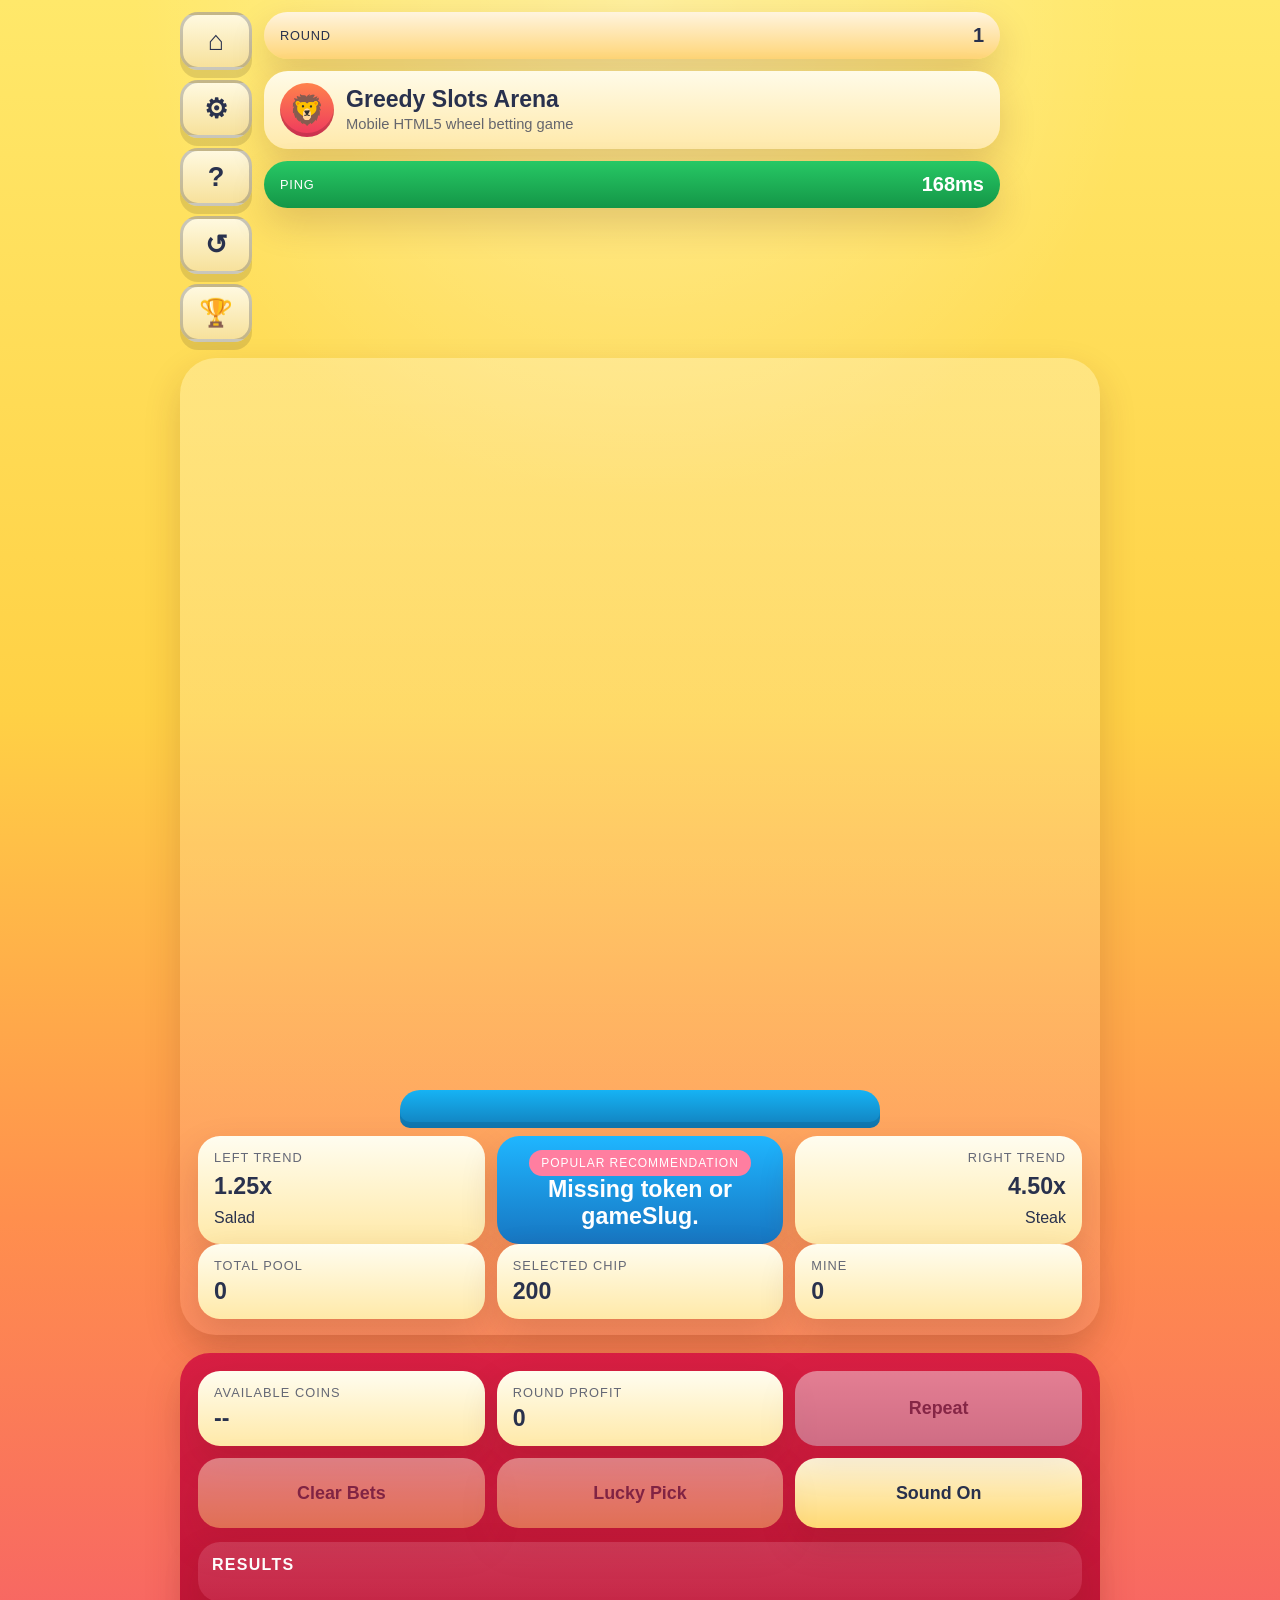
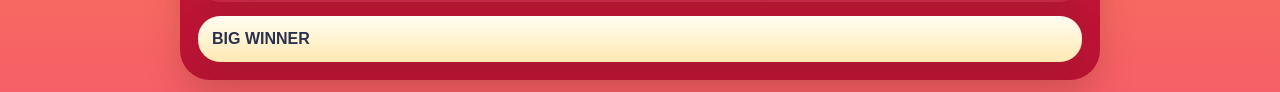
==== greedy-slots/index.html @ 1906cef3 "remove the entry system" ====
<!DOCTYPE html>
<html lang="en">
<head>
  <meta charset="UTF-8" />
  <meta name="viewport" content="width=device-width, initial-scale=1.0, user-scalable=no" />
  <title>Greedy Slots Arena</title>
  <link rel="stylesheet" href="css/style.css" />
</head>
<body>
  <div class="app-shell">
    <div class="game-frame">
      <header class="topbar">
        <div class="icon-rail">
          <button class="rail-btn" data-panel="home" aria-label="Home">⌂</button>
          <button class="rail-btn" data-panel="settings" aria-label="Settings">⚙</button>
          <button class="rail-btn" data-panel="help" aria-label="Help">?</button>
          <button class="rail-btn" data-panel="history" aria-label="History">↺</button>
          <button class="rail-btn" data-panel="trophy" aria-label="Leaderboard">🏆</button>
        </div>

        <div class="statusbar">
          <div class="status-pill round-pill">
            <span class="label">Round</span>
            <strong id="roundNumber">1</strong>
          </div>
          <div class="brand-block">
            <span class="brand-mark">🦁</span>
            <div>
              <h1>Greedy Slots Arena</h1>
              <p>Mobile HTML5 wheel betting game</p>
            </div>
          </div>
          <div class="status-pill ping-pill">
            <span class="label">Ping</span>
            <strong id="latency">168ms</strong>
          </div>
        </div>

        <div class="chip-rail" id="chipRail" aria-label="Bet chips"></div>
      </header>

      <main class="game-main">
        <section class="wheel-section">
          <div class="wheel-board">
            <div id="bettingWheel" class="betting-wheel" aria-label="Betting wheel"></div>
            <div class="wheel-base"></div>
          </div>

          <div class="multiplier-strip">
            <div class="boost-card">
              <span class="boost-label">Left Trend</span>
              <strong id="leftTrendValue">1.25x</strong>
              <span id="leftTrendName">Salad</span>
            </div>
            <div class="recommendation-card">
              <span class="recommendation-badge">Popular Recommendation</span>
              <strong id="messageLine">Select a chip and place your bets.</strong>
            </div>
            <div class="boost-card align-right">
              <span class="boost-label">Right Trend</span>
              <strong id="rightTrendValue">4.50x</strong>
              <span id="rightTrendName">Steak</span>
            </div>
          </div>

          <div class="totals-bar">
            <div class="total-box">
              <span>Total Pool</span>
              <strong id="totalPool">0</strong>
            </div>
            <div class="total-box mid-box">
              <span>Selected Chip</span>
              <strong id="selectedChip">200</strong>
            </div>
            <div class="total-box">
              <span>Mine</span>
              <strong id="myTotalBet">0</strong>
            </div>
          </div>
        </section>

        <section class="control-panel">


          <div class="wallet-row">
            <div class="wallet-card">
              <span>Available Coins</span>
              <strong id="balanceValue">--</strong>
            </div>
            <div class="wallet-card">
              <span>Round Profit</span>
              <strong id="profitValue">0</strong>
            </div>
            <button id="repeatBtn" class="action-btn">Repeat</button>
          </div>

          <div class="action-row">
            <button id="clearBtn" class="secondary-btn">Clear Bets</button>
            <button id="randomBtn" class="secondary-btn">Lucky Pick</button>
            <button id="soundBtn" class="secondary-btn">Sound On</button>
          </div>

          <div class="history-panel">
            <div class="history-title">Results</div>
            <div id="historyList" class="history-list" aria-live="polite"></div>
          </div>

          <div class="leaderboard">
            <div class="leaderboard-label">Big Winner</div>
            <div id="leaderboardText" class="leaderboard-text"></div>
          </div>
        </section>
      </main>
    </div>
  </div>

  <script src="css/js/game-integrated.js"></script>
</body>
</html>
---- greedy-slots/css/style.css ----
:root {
  --bg-top: #ffe86a;
  --bg-bottom: #f65f67;
  --panel-blue: #1da7ef;
  --panel-blue-deep: #0f74b6;
  --panel-red: #f74f63;
  --panel-red-deep: #c83550;
  --cream: #fff4ca;
  --ink: #29314d;
  --white: #ffffff;
  --shadow: 0 16px 36px rgba(92, 39, 20, 0.18);
}

* {
  box-sizing: border-box;
  margin: 0;
  padding: 0;
  -webkit-tap-highlight-color: transparent;
}

html,
body {
  min-height: 100%;
}

body {
  font-family: "Trebuchet MS", "Avenir Next", "Segoe UI", sans-serif;
  background:
    radial-gradient(circle at top, rgba(255, 255, 255, 0.35), transparent 28%),
    linear-gradient(180deg, var(--bg-top) 0%, #ffd145 42%, #ff8f4d 72%, var(--bg-bottom) 100%);
  color: var(--ink);
}

button {
  font: inherit;
  border: none;
  cursor: pointer;
}

.app-shell {
  min-height: 100vh;
  display: flex;
  justify-content: center;
  padding: 12px;
}

.game-frame {
  width: min(100%, 920px);
  display: grid;
  gap: 16px;
}

.topbar {
  display: grid;
  grid-template-columns: 72px 1fr 88px;
  gap: 12px;
  align-items: start;
}

.icon-rail,
.chip-rail {
  display: grid;
  gap: 10px;
}

.rail-btn,
.chip-btn {
  width: 100%;
  min-height: 58px;
  border-radius: 18px;
  border: 3px solid rgba(41, 49, 77, 0.25);
  background: linear-gradient(180deg, #fff9e0 0%, #f7e19b 100%);
  box-shadow: 0 8px 0 rgba(97, 78, 33, 0.18);
  color: var(--ink);
  font-size: 1.7rem;
  font-weight: 800;
}

.rail-btn:active,
.chip-btn:active,
.segment-btn:active,
.action-btn:active,
.secondary-btn:active {
  transform: translateY(2px);
}

.statusbar {
  display: grid;
  gap: 12px;
}

.brand-block,
.status-pill {
  border-radius: 24px;
  padding: 12px 16px;
  box-shadow: var(--shadow);
}

.brand-block {
  display: flex;
  align-items: center;
  gap: 12px;
  background: linear-gradient(180deg, #fffbe8 0%, #ffe9aa 100%);
}

.brand-mark {
  width: 54px;
  height: 54px;
  border-radius: 50%;
  display: grid;
  place-items: center;
  background: linear-gradient(180deg, #ff824c 0%, #ee375e 100%);
  color: var(--white);
  font-size: 1.8rem;
  box-shadow: inset 0 -4px 0 rgba(0, 0, 0, 0.15);
}

.brand-block h1 {
  font-size: clamp(1.2rem, 1.8vw, 1.7rem);
  line-height: 1;
}

.brand-block p {
  margin-top: 4px;
  color: rgba(41, 49, 77, 0.72);
  font-size: 0.92rem;
}

.status-pill {
  display: flex;
  justify-content: space-between;
  align-items: center;
  background: linear-gradient(180deg, #27c865 0%, #149647 100%);
  color: var(--white);
}

.round-pill {
  background: linear-gradient(180deg, #fff4df 0%, #ffd576 100%);
  color: var(--ink);
}

.status-pill .label {
  font-size: 0.8rem;
  text-transform: uppercase;
  letter-spacing: 0.06em;
}

.status-pill strong {
  font-size: 1.25rem;
}

.chip-btn {
  padding: 6px;
  font-size: 1rem;
  line-height: 1.1;
}

.chip-btn span {
  display: block;
  font-size: 1.2rem;
}

.chip-btn.active {
  background: linear-gradient(180deg, #ffef88 0%, #fcae1f 100%);
  border-color: #d54e15;
  box-shadow: 0 0 0 4px rgba(255, 255, 255, 0.55);
}

.game-main {
  display: grid;
  gap: 18px;
}

.wheel-section {
  background: linear-gradient(180deg, rgba(255, 255, 255, 0.25) 0%, rgba(255, 255, 255, 0.08) 100%);
  border-radius: 36px;
  padding: 18px 18px 16px;
  box-shadow: var(--shadow);
}

.wheel-board {
  position: relative;
  min-height: 580px;
  display: grid;
  place-items: center;
}

.betting-wheel {
  position: relative;
  width: min(100%, 760px);
  aspect-ratio: 1 / 1;
}

.segment-btn {
  position: absolute;
  width: 24%;
  aspect-ratio: 1 / 1;
  border-radius: 50%;
  background: linear-gradient(180deg, #ffffff 0 50%, #9be7ff 50% 100%);
  border: 5px solid #3452c5;
  box-shadow:
    inset 0 -8px 0 rgba(31, 121, 176, 0.18),
    0 12px 20px rgba(57, 79, 141, 0.16);
  padding: 10px;
  transition: transform 0.2s ease, box-shadow 0.2s ease, border-color 0.2s ease;
}

.segment-btn.hot {
  border-color: #ff6648;
}

.segment-btn.active {
  transform: scale(1.06);
  box-shadow:
    inset 0 -8px 0 rgba(31, 121, 176, 0.18),
    0 0 0 8px rgba(255, 255, 255, 0.5),
    0 16px 24px rgba(57, 79, 141, 0.25);
}

.segment-btn.winner {
  animation: winnerPulse 0.7s ease-in-out infinite;
}

.segment-btn .emoji {
  display: block;
  font-size: clamp(1.6rem, 3vw, 2.4rem);
}

.segment-btn .name,
.segment-btn .odds,
.segment-btn .pool {
  display: block;
}

.segment-btn .name {
  font-weight: 800;
  font-size: clamp(0.8rem, 1.5vw, 1rem);
}

.segment-btn .odds {
  font-size: clamp(1rem, 1.7vw, 1.2rem);
  color: #5a3a0f;
  font-weight: 900;
}

.segment-btn .pool {
  margin-top: 4px;
  font-size: 0.82rem;
  color: rgba(41, 49, 77, 0.75);
}

.segment-total {
  position: absolute;
  bottom: 10px;
  left: 50%;
  transform: translateX(-50%);
  min-width: 70%;
  padding: 4px 8px;
  border-radius: 999px;
  background: rgba(255, 255, 255, 0.85);
  font-size: 0.76rem;
  font-weight: 800;
}

.wheel-center {
  position: absolute;
  inset: 50%;
  width: 34%;
  aspect-ratio: 1 / 1;
  transform: translate(-50%, -50%);
  display: grid;
  place-items: center;
  background: radial-gradient(circle at 40% 28%, #fff5a8 0%, #ffd53a 38%, #ff6d55 74%, #e8385d 100%);
  border-radius: 50%;
  border: 7px solid var(--white);
  box-shadow:
    0 0 0 7px rgba(240, 67, 95, 0.9),
    0 18px 24px rgba(163, 48, 55, 0.28);
  text-align: center;
  color: var(--white);
  overflow: hidden;
}

.wheel-center::before {
  content: "";
  position: absolute;
  inset: 10px;
  border-radius: 50%;
  border: 4px dotted rgba(255, 255, 255, 0.85);
}

.wheel-center-content {
  position: relative;
  z-index: 1;
  display: grid;
  gap: 6px;
  justify-items: center;
}

.center-emoji {
  font-size: clamp(2.5rem, 6vw, 4rem);
}

.center-title {
  font-size: clamp(1.1rem, 2vw, 1.5rem);
  font-weight: 900;
}

.center-subtitle {
  font-size: 0.92rem;
  opacity: 0.92;
}

.countdown {
  font-size: clamp(1.8rem, 4vw, 2.6rem);
  font-weight: 900;
}

.wheel-base {
  height: 38px;
  width: min(100%, 480px);
  margin: -54px auto 0;
  border-radius: 20px 20px 10px 10px;
  background: linear-gradient(180deg, #16b3f4 0%, #127fbc 100%);
  box-shadow: inset 0 -6px 0 rgba(9, 78, 116, 0.25);
}

.multiplier-strip,
.totals-bar,
.entry-panel,
.wallet-row,
.action-row,
.leaderboard {
  display: grid;
  gap: 12px;
}

.multiplier-strip,
.totals-bar,
.entry-panel,
.wallet-row {
  grid-template-columns: repeat(3, 1fr);
}

.boost-card,
.recommendation-card,
.total-box,
.wallet-card,
.history-panel,
.leaderboard,
.secondary-btn,
.action-btn {
  border-radius: 22px;
  box-shadow: var(--shadow);
}

.boost-card,
.total-box,
.wallet-card {
  background: linear-gradient(180deg, #fffdf0 0%, #ffe9a8 100%);
  padding: 14px 16px;
  display: grid;
  gap: 5px;
}

.boost-card strong,
.recommendation-card strong,
.wallet-card strong,
.total-box strong {
  font-size: 1.45rem;
}

.boost-label,
.total-box span,
.wallet-card span {
  font-size: 0.8rem;
  text-transform: uppercase;
  letter-spacing: 0.08em;
  color: rgba(41, 49, 77, 0.72);
}

.recommendation-card {
  background: linear-gradient(180deg, #1fb6ff 0%, #1776c2 100%);
  color: var(--white);
  padding: 14px 18px;
  display: grid;
  align-content: center;
  text-align: center;
}

.recommendation-badge {
  width: fit-content;
  margin: 0 auto;
  padding: 6px 12px;
  border-radius: 999px;
  background: #ff7ea0;
  font-size: 0.75rem;
  text-transform: uppercase;
  letter-spacing: 0.08em;
}

.align-right {
  text-align: right;
}

.control-panel {
  background: linear-gradient(180deg, #d81f43 0%, #ba1234 100%);
  border-radius: 30px;
  padding: 18px;
  box-shadow: var(--shadow);
  color: var(--white);
}

.wallet-card {
  color: var(--ink);
}

.wallet-card-accent {
  background: linear-gradient(180deg, #fff7d1 0%, #ffc85a 100%);
}

.action-btn-play {
  background: linear-gradient(180deg, #fff4f6 0%, #ffb6c1 100%);
}

.entry-status {
  margin-top: 12px;
  padding: 12px 16px;
  border-radius: 18px;
  background: rgba(255, 255, 255, 0.16);
  font-weight: 700;
  line-height: 1.4;
}

.entry-status[data-tone="ready"] {
  background: rgba(57, 219, 121, 0.24);
}

.entry-status[data-tone="warn"] {
  background: rgba(255, 215, 93, 0.24);
}

.entry-status[data-tone="error"] {
  background: rgba(255, 95, 95, 0.26);
}

.action-btn,
.secondary-btn {
  min-height: 70px;
  font-size: 1.12rem;
  font-weight: 900;
}

.action-btn {
  background: linear-gradient(180deg, #f5f3f5 0%, #cfd0d9 100%);
  color: var(--ink);
}

.action-btn:disabled,
.secondary-btn:disabled {
  opacity: 0.45;
  cursor: not-allowed;
}

.secondary-btn {
  background: linear-gradient(180deg, #fff6db 0%, #ffd973 100%);
  color: var(--ink);
}

.action-row {
  grid-template-columns: repeat(3, 1fr);
  margin-top: 12px;
}

.history-panel {
  background: linear-gradient(180deg, rgba(255, 255, 255, 0.14) 0%, rgba(255, 255, 255, 0.08) 100%);
  padding: 14px;
  margin-top: 14px;
}

.history-title {
  font-weight: 800;
  text-transform: uppercase;
  letter-spacing: 0.08em;
  margin-bottom: 10px;
}

.history-list {
  display: flex;
  gap: 10px;
  overflow-x: auto;
  padding-bottom: 4px;
}

.history-chip {
  flex: 0 0 auto;
  min-width: 64px;
  padding: 10px 12px;
  border-radius: 18px;
  background: rgba(255, 255, 255, 0.9);
  color: var(--ink);
  text-align: center;
}

.history-chip strong {
  display: block;
  margin-top: 4px;
}

.leaderboard {
  grid-template-columns: 140px 1fr;
  align-items: center;
  margin-top: 14px;
  padding: 14px;
  background: linear-gradient(180deg, #fffdf2 0%, #ffe9b2 100%);
  color: var(--ink);
}

.leaderboard-label {
  font-weight: 900;
  text-transform: uppercase;
}

.leaderboard-text {
  overflow: hidden;
  white-space: nowrap;
  text-overflow: ellipsis;
}

.floating-chip {
  position: absolute;
  pointer-events: none;
  width: 40px;
  height: 40px;
  border-radius: 50%;
  display: grid;
  place-items: center;
  font-weight: 900;
  color: var(--ink);
  background: linear-gradient(180deg, #fff8d3 0%, #ffc847 100%);
  border: 3px solid rgba(41, 49, 77, 0.2);
  box-shadow: 0 8px 12px rgba(41, 49, 77, 0.18);
  animation: chipRise 0.7s ease forwards;
}

@keyframes chipRise {
  0% {
    opacity: 0;
    transform: translate(-50%, 10px) scale(0.7);
  }

  30% {
    opacity: 1;
  }

  100% {
    opacity: 0;
    transform: translate(-50%, -30px) scale(1.08);
  }
}

@keyframes winnerPulse {

  0%,
  100% {
    transform: scale(1);
  }

  50% {
    transform: scale(1.08);
  }
}

@media (max-width: 860px) {
  .topbar {
    grid-template-columns: 1fr;
  }

  .icon-rail,
  .chip-rail {
    grid-template-columns: repeat(5, minmax(0, 1fr));
  }

  .wheel-board {
    min-height: 500px;
  }
}

@media (max-width: 640px) {
  .app-shell {
    padding: 0;
  }

  .game-frame {
    gap: 10px;
  }

  .wheel-section,
  .control-panel {
    border-radius: 26px;
  }

  .wheel-board {
    min-height: 420px;
  }

  .segment-btn {
    width: 28%;
    padding: 6px;
  }

  .wheel-center {
    width: 40%;
  }

  .multiplier-strip,
  .totals-bar,
  .entry-panel,
  .wallet-row,
  .action-row,
  .leaderboard {
    grid-template-columns: 1fr;
  }

  .leaderboard {
    gap: 8px;
  }
}
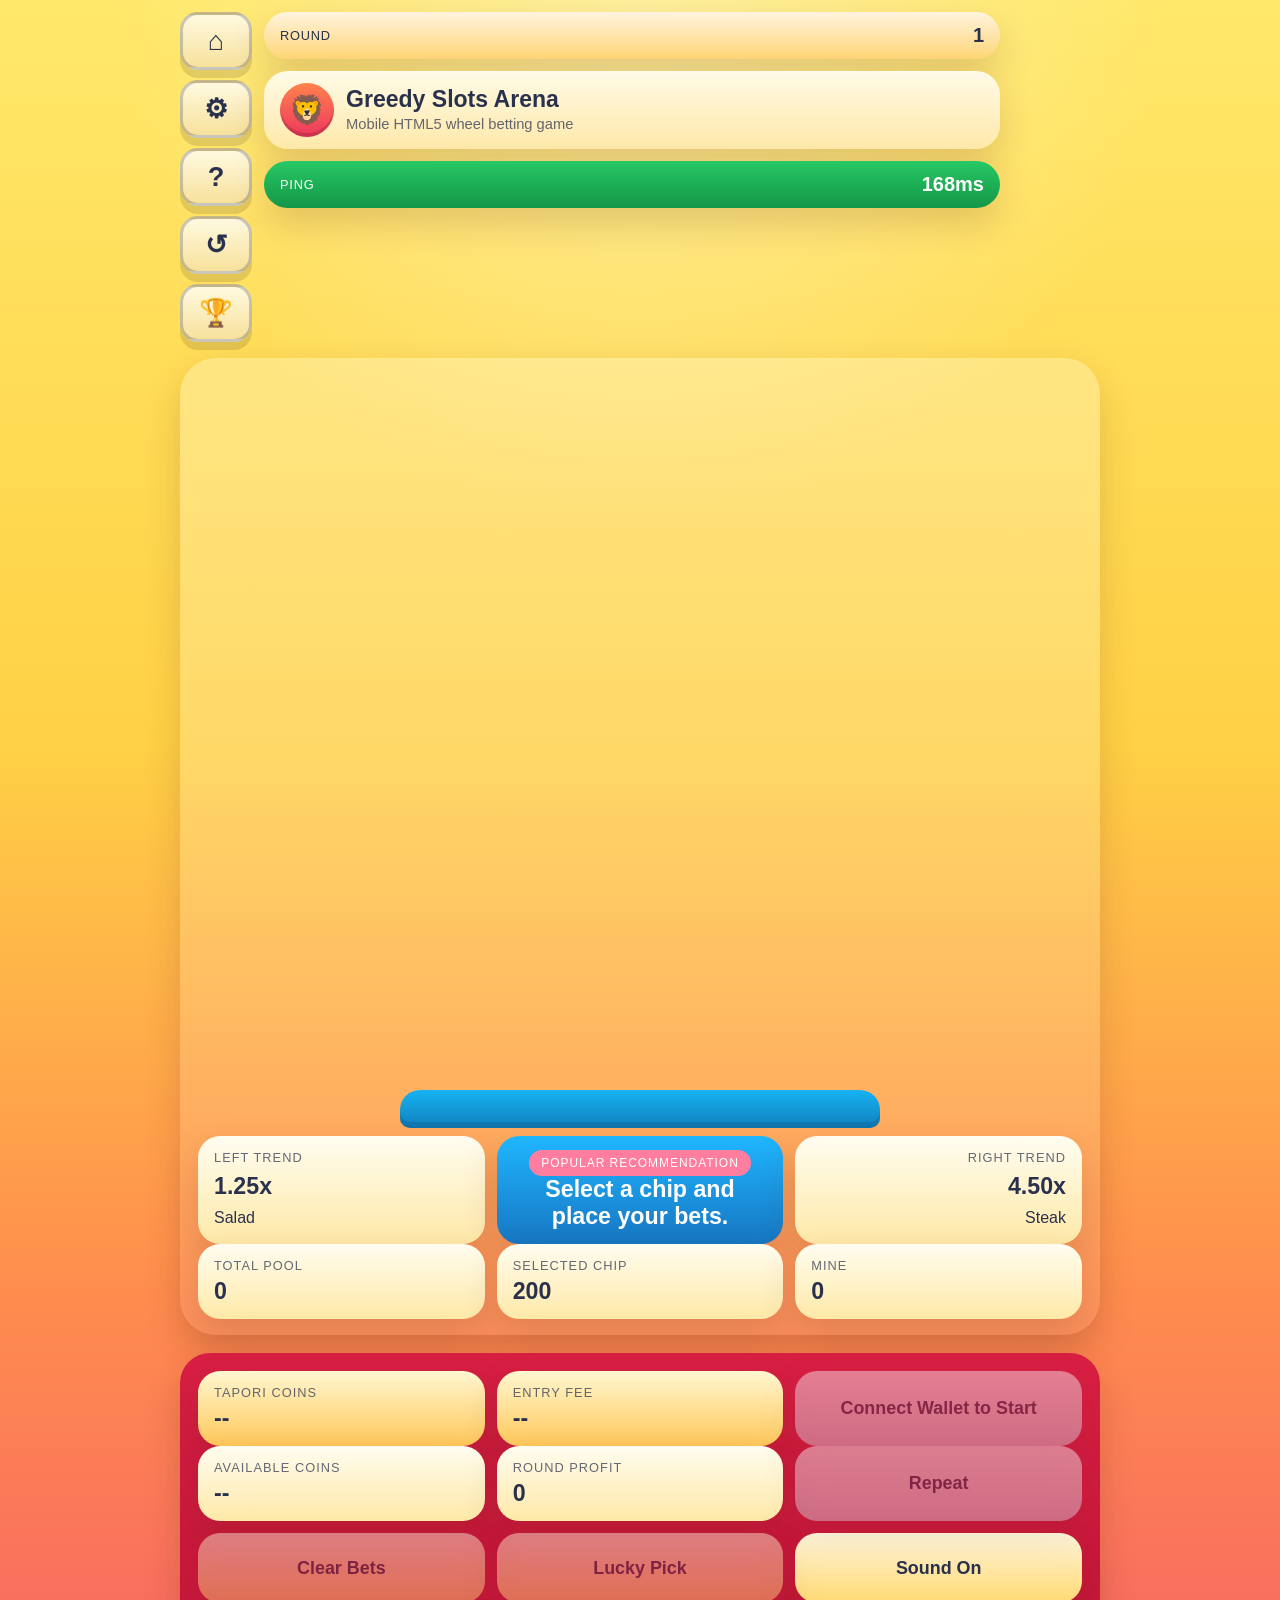
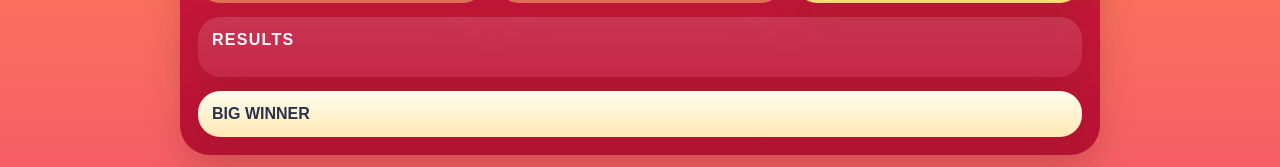
==== commit 73b5489d: "fix real time data" ====
--- a/greedy-slots/index.html
+++ b/greedy-slots/index.html
@@ -1,11 +1,13 @@
 <!DOCTYPE html>
 <html lang="en">
+
 <head>
   <meta charset="UTF-8" />
   <meta name="viewport" content="width=device-width, initial-scale=1.0, user-scalable=no" />
   <title>Greedy Slots Arena</title>
   <link rel="stylesheet" href="css/style.css" />
 </head>
+
 <body>
   <div class="app-shell">
     <div class="game-frame">
@@ -80,7 +82,20 @@
         </section>
 
         <section class="control-panel">
-
+          <div class="entry-panel">
+            <div class="wallet-card wallet-card-accent">
+              <span>Tapori Coins</span>
+              <strong id="walletCoinsValue">--</strong>
+            </div>
+            <div class="wallet-card wallet-card-accent">
+              <span>Entry Fee</span>
+              <strong id="playCostValue">--</strong>
+            </div>
+            <!-- Manual Start Button - Enabled after wallet sync -->
+            <button id="startGameBtn" class="action-btn action-btn-play" disabled>
+              Connect Wallet to Start
+            </button>
+          </div>
 
           <div class="wallet-row">
             <div class="wallet-card">
@@ -91,12 +106,12 @@
               <span>Round Profit</span>
               <strong id="profitValue">0</strong>
             </div>
-            <button id="repeatBtn" class="action-btn">Repeat</button>
+            <button id="repeatBtn" class="action-btn" disabled>Repeat</button>
           </div>
 
           <div class="action-row">
-            <button id="clearBtn" class="secondary-btn">Clear Bets</button>
-            <button id="randomBtn" class="secondary-btn">Lucky Pick</button>
+            <button id="clearBtn" class="secondary-btn" disabled>Clear Bets</button>
+            <button id="randomBtn" class="secondary-btn" disabled>Lucky Pick</button>
             <button id="soundBtn" class="secondary-btn">Sound On</button>
           </div>
 
@@ -116,4 +131,5 @@
 
   <script src="css/js/game-integrated.js"></script>
 </body>
-</html>
+
+</html>
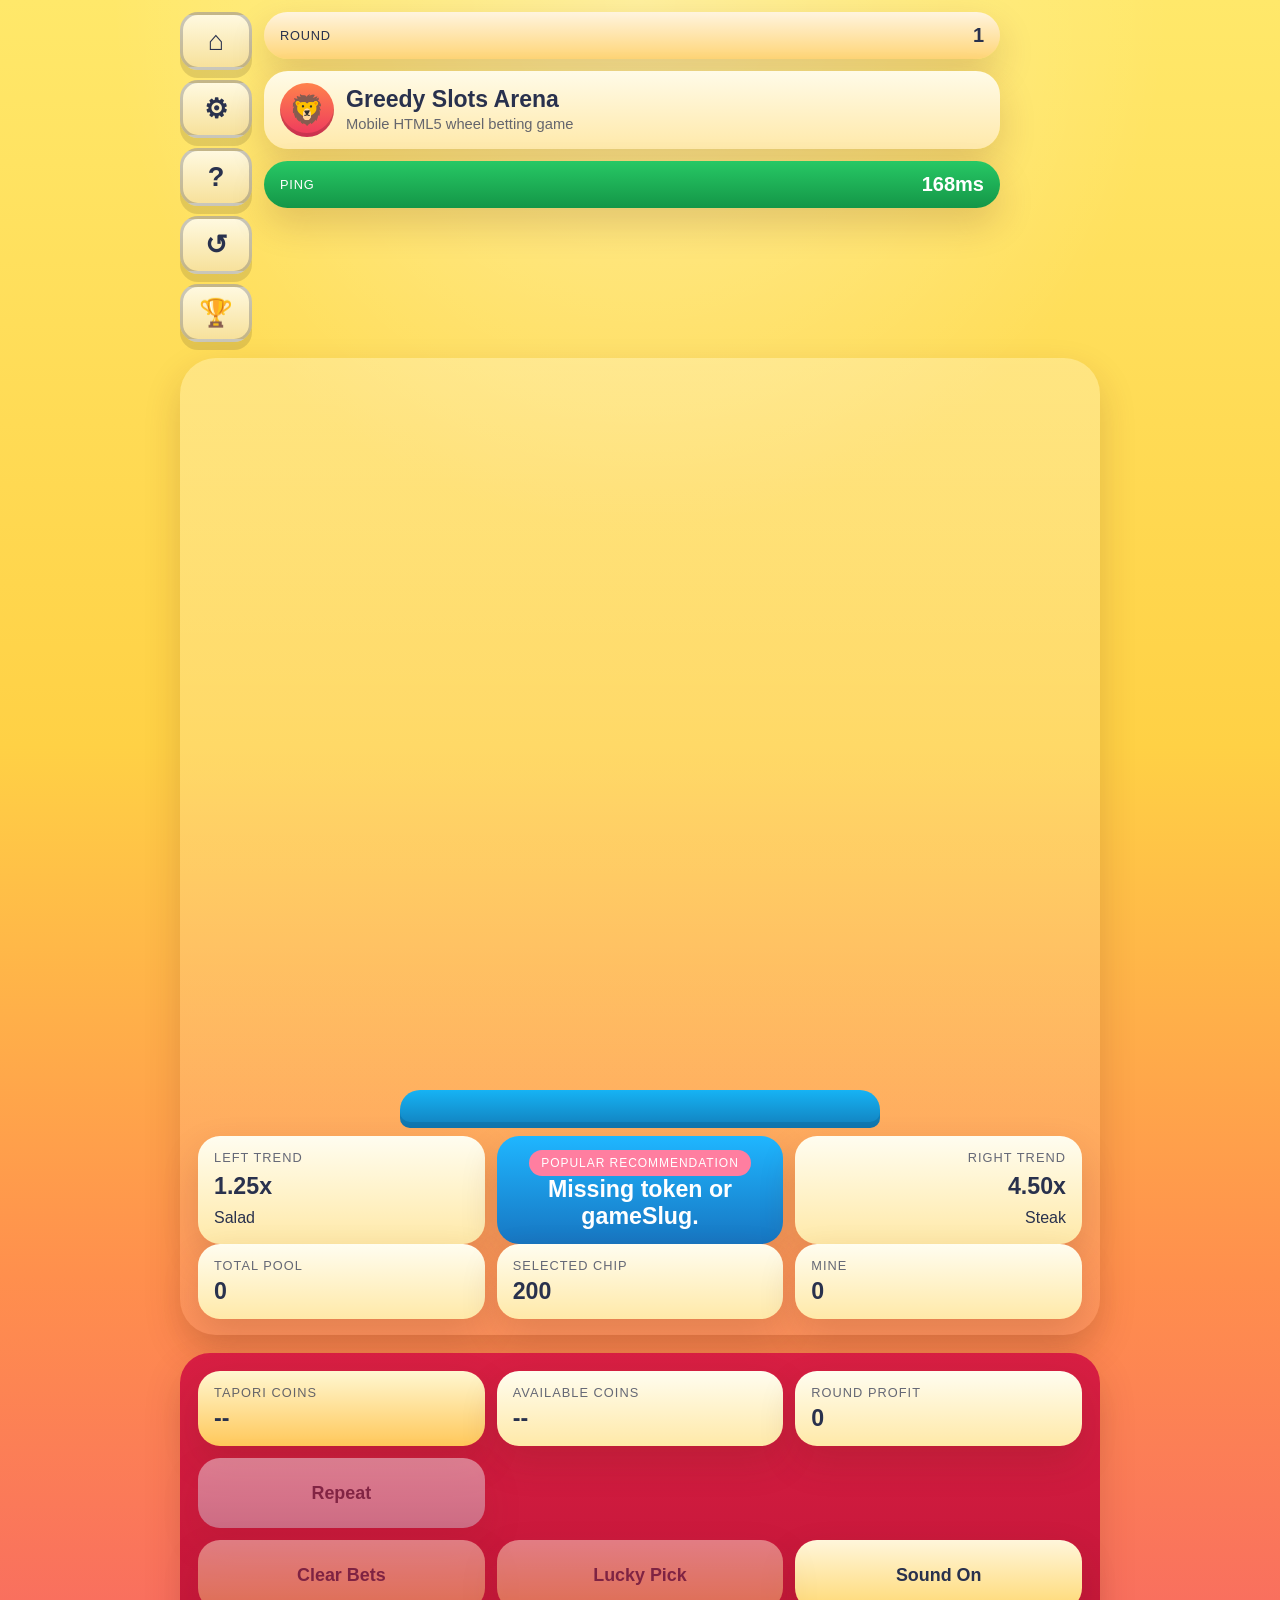
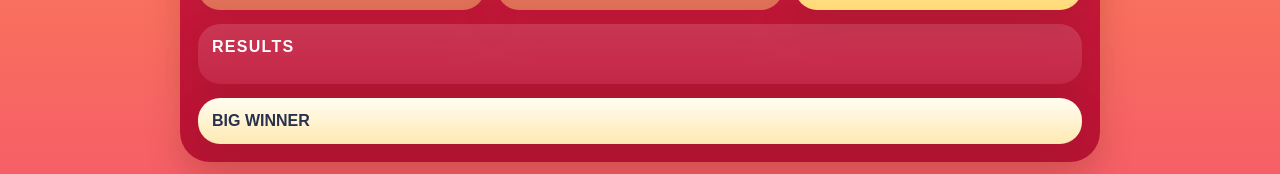
==== commit c4f061db: "fix" ====
--- a/greedy-slots/index.html
+++ b/greedy-slots/index.html
@@ -82,22 +82,11 @@
         </section>
 
         <section class="control-panel">
-          <div class="entry-panel">
+          <div class="wallet-row">
             <div class="wallet-card wallet-card-accent">
               <span>Tapori Coins</span>
               <strong id="walletCoinsValue">--</strong>
             </div>
-            <div class="wallet-card wallet-card-accent">
-              <span>Entry Fee</span>
-              <strong id="playCostValue">--</strong>
-            </div>
-            <!-- Manual Start Button - Enabled after wallet sync -->
-            <button id="startGameBtn" class="action-btn action-btn-play" disabled>
-              Connect Wallet to Start
-            </button>
-          </div>
-
-          <div class="wallet-row">
             <div class="wallet-card">
               <span>Available Coins</span>
               <strong id="balanceValue">--</strong>
@@ -132,4 +121,4 @@
   <script src="css/js/game-integrated.js"></script>
 </body>
 
-</html>+</html>
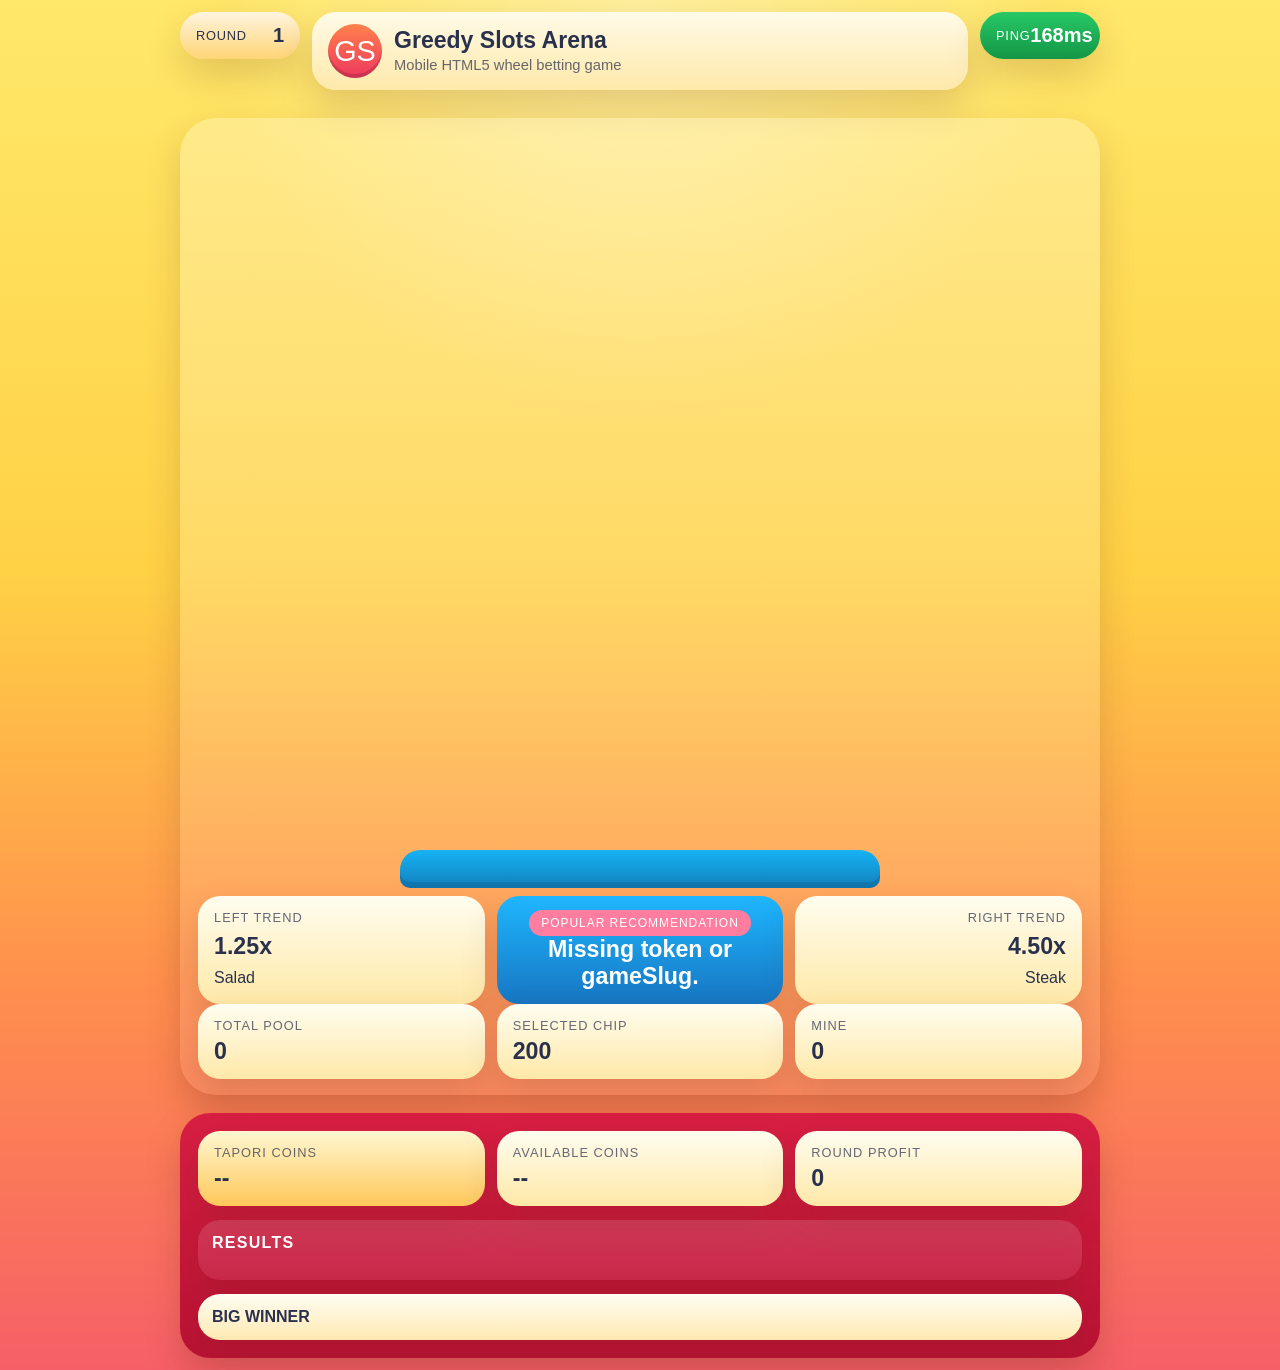
==== commit 4379817a: "fix" ====
--- a/greedy-slots/index.html
+++ b/greedy-slots/index.html
@@ -3,7 +3,7 @@
 
 <head>
   <meta charset="UTF-8" />
-  <meta name="viewport" content="width=device-width, initial-scale=1.0, user-scalable=no" />
+  <meta name="viewport" content="width=device-width, initial-scale=1.0" />
   <title>Greedy Slots Arena</title>
   <link rel="stylesheet" href="css/style.css" />
 </head>
@@ -12,21 +12,13 @@
   <div class="app-shell">
     <div class="game-frame">
       <header class="topbar">
-        <div class="icon-rail">
-          <button class="rail-btn" data-panel="home" aria-label="Home">⌂</button>
-          <button class="rail-btn" data-panel="settings" aria-label="Settings">⚙</button>
-          <button class="rail-btn" data-panel="help" aria-label="Help">?</button>
-          <button class="rail-btn" data-panel="history" aria-label="History">↺</button>
-          <button class="rail-btn" data-panel="trophy" aria-label="Leaderboard">🏆</button>
-        </div>
-
         <div class="statusbar">
           <div class="status-pill round-pill">
             <span class="label">Round</span>
             <strong id="roundNumber">1</strong>
           </div>
           <div class="brand-block">
-            <span class="brand-mark">🦁</span>
+            <span class="brand-mark">GS</span>
             <div>
               <h1>Greedy Slots Arena</h1>
               <p>Mobile HTML5 wheel betting game</p>
@@ -95,13 +87,6 @@
               <span>Round Profit</span>
               <strong id="profitValue">0</strong>
             </div>
-            <button id="repeatBtn" class="action-btn" disabled>Repeat</button>
-          </div>
-
-          <div class="action-row">
-            <button id="clearBtn" class="secondary-btn" disabled>Clear Bets</button>
-            <button id="randomBtn" class="secondary-btn" disabled>Lucky Pick</button>
-            <button id="soundBtn" class="secondary-btn">Sound On</button>
           </div>
 
           <div class="history-panel">
--- a/greedy-slots/css/style.css
+++ b/greedy-slots/css/style.css
@@ -29,6 +29,7 @@
     radial-gradient(circle at top, rgba(255, 255, 255, 0.35), transparent 28%),
     linear-gradient(180deg, var(--bg-top) 0%, #ffd145 42%, #ff8f4d 72%, var(--bg-bottom) 100%);
   color: var(--ink);
+  overflow-x: hidden;
 }
 
 button {
@@ -52,18 +53,25 @@
 
 .topbar {
   display: grid;
-  grid-template-columns: 72px 1fr 88px;
+  gap: 12px;
+}
+
+.statusbar {
+  display: grid;
+  grid-template-columns: minmax(0, 120px) minmax(0, 1fr) minmax(0, 120px);
   gap: 12px;
   align-items: start;
 }
 
-.icon-rail,
 .chip-rail {
   display: grid;
   gap: 10px;
 }
 
-.rail-btn,
+.chip-rail {
+  grid-template-columns: repeat(5, minmax(0, 1fr));
+}
+
 .chip-btn {
   width: 100%;
   min-height: 58px;
@@ -76,17 +84,9 @@
   font-weight: 800;
 }
 
-.rail-btn:active,
 .chip-btn:active,
-.segment-btn:active,
-.action-btn:active,
-.secondary-btn:active {
+.segment-btn:active {
   transform: translateY(2px);
-}
-
-.statusbar {
-  display: grid;
-  gap: 12px;
 }
 
 .brand-block,
@@ -327,9 +327,7 @@
 
 .multiplier-strip,
 .totals-bar,
-.entry-panel,
 .wallet-row,
-.action-row,
 .leaderboard {
   display: grid;
   gap: 12px;
@@ -337,7 +335,6 @@
 
 .multiplier-strip,
 .totals-bar,
-.entry-panel,
 .wallet-row {
   grid-template-columns: repeat(3, 1fr);
 }
@@ -347,9 +344,7 @@
 .total-box,
 .wallet-card,
 .history-panel,
-.leaderboard,
-.secondary-btn,
-.action-btn {
+.leaderboard {
   border-radius: 22px;
   box-shadow: var(--shadow);
 }
@@ -419,10 +414,6 @@
   background: linear-gradient(180deg, #fff7d1 0%, #ffc85a 100%);
 }
 
-.action-btn-play {
-  background: linear-gradient(180deg, #fff4f6 0%, #ffb6c1 100%);
-}
-
 .entry-status {
   margin-top: 12px;
   padding: 12px 16px;
@@ -444,34 +435,6 @@
   background: rgba(255, 95, 95, 0.26);
 }
 
-.action-btn,
-.secondary-btn {
-  min-height: 70px;
-  font-size: 1.12rem;
-  font-weight: 900;
-}
-
-.action-btn {
-  background: linear-gradient(180deg, #f5f3f5 0%, #cfd0d9 100%);
-  color: var(--ink);
-}
-
-.action-btn:disabled,
-.secondary-btn:disabled {
-  opacity: 0.45;
-  cursor: not-allowed;
-}
-
-.secondary-btn {
-  background: linear-gradient(180deg, #fff6db 0%, #ffd973 100%);
-  color: var(--ink);
-}
-
-.action-row {
-  grid-template-columns: repeat(3, 1fr);
-  margin-top: 12px;
-}
-
 .history-panel {
   background: linear-gradient(180deg, rgba(255, 255, 255, 0.14) 0%, rgba(255, 255, 255, 0.08) 100%);
   padding: 14px;
@@ -490,6 +453,12 @@
   gap: 10px;
   overflow-x: auto;
   padding-bottom: 4px;
+  scrollbar-width: none;
+}
+
+.history-list::-webkit-scrollbar,
+.chip-rail::-webkit-scrollbar {
+  display: none;
 }
 
 .history-chip {
@@ -572,57 +541,273 @@
 }
 
 @media (max-width: 860px) {
-  .topbar {
+  .app-shell {
+    padding: 10px;
+  }
+
+  .statusbar {
     grid-template-columns: 1fr;
   }
 
-  .icon-rail,
-  .chip-rail {
-    grid-template-columns: repeat(5, minmax(0, 1fr));
+  .brand-block {
+    padding: 14px;
   }
 
   .wheel-board {
-    min-height: 500px;
+    min-height: 460px;
+  }
+
+  .betting-wheel {
+    width: min(100%, 620px);
+  }
+
+  .segment-btn {
+    width: 22%;
+    padding: 8px;
+  }
+
+  .segment-total {
+    bottom: 8px;
+    min-width: 78%;
+    font-size: 0.7rem;
+  }
+
+  .wallet-row {
+    grid-template-columns: repeat(3, minmax(0, 1fr));
   }
 }
 
 @media (max-width: 640px) {
   .app-shell {
-    padding: 0;
+    padding: 0 0 18px;
   }
 
   .game-frame {
-    gap: 10px;
+    gap: 8px;
   }
 
   .wheel-section,
   .control-panel {
-    border-radius: 26px;
+    border-radius: 24px;
+    padding: 14px;
+  }
+
+  .topbar {
+    gap: 8px;
+  }
+
+  .chip-rail {
+    grid-auto-flow: column;
+    grid-template-columns: none;
+    grid-auto-columns: minmax(64px, 1fr);
+    overflow-x: auto;
+    overscroll-behavior-x: contain;
+    padding-bottom: 4px;
+  }
+
+  .chip-btn {
+    min-height: 54px;
+    border-radius: 16px;
+    font-size: 1rem;
+    box-shadow: 0 6px 0 rgba(97, 78, 33, 0.18);
+  }
+
+  .chip-btn span {
+    font-size: 1rem;
+  }
+
+  .brand-block {
+    gap: 10px;
+    padding: 12px 14px;
+  }
+
+  .brand-mark {
+    width: 46px;
+    height: 46px;
+    font-size: 1.45rem;
+  }
+
+  .brand-block h1 {
+    font-size: 1.05rem;
+  }
+
+  .brand-block p {
+    font-size: 0.82rem;
+  }
+
+  .status-pill {
+    padding: 10px 14px;
   }
 
   .wheel-board {
-    min-height: 420px;
+    min-height: 340px;
   }
 
   .segment-btn {
-    width: 28%;
-    padding: 6px;
+    width: 25%;
+    border-width: 3px;
+    padding: 5px;
+  }
+
+  .segment-btn .emoji {
+    font-size: 1.15rem;
+  }
+
+  .segment-btn .name {
+    font-size: 0.64rem;
+  }
+
+  .segment-btn .odds {
+    font-size: 0.78rem;
+  }
+
+  .segment-btn .pool {
+    margin-top: 2px;
+    font-size: 0.6rem;
+  }
+
+  .segment-total {
+    bottom: 4px;
+    min-width: 82%;
+    padding: 3px 6px;
+    font-size: 0.58rem;
+  }
+
+  .wheel-center {
+    width: 38%;
+    border-width: 5px;
+    box-shadow:
+      0 0 0 5px rgba(240, 67, 95, 0.9),
+      0 12px 18px rgba(163, 48, 55, 0.28);
+  }
+
+  .wheel-center::before {
+    inset: 8px;
+    border-width: 3px;
+  }
+
+  .center-emoji {
+    font-size: 1.8rem;
+  }
+
+  .center-title {
+    font-size: 0.95rem;
+  }
+
+  .center-subtitle {
+    font-size: 0.7rem;
+    line-height: 1.2;
+    padding: 0 8px;
+  }
+
+  .countdown {
+    font-size: 1.5rem;
+  }
+
+  .wheel-base {
+    height: 26px;
+    margin-top: -34px;
+  }
+
+  .multiplier-strip,
+  .totals-bar,
+  .wallet-row,
+  .leaderboard {
+    grid-template-columns: 1fr;
+  }
+
+  .multiplier-strip,
+  .totals-bar,
+  .wallet-row,
+  .leaderboard {
+    gap: 10px;
+  }
+
+  .boost-card,
+  .recommendation-card,
+  .total-box,
+  .wallet-card,
+  .history-panel,
+  .leaderboard {
+    border-radius: 18px;
+  }
+
+  .boost-card,
+  .total-box,
+  .wallet-card,
+  .recommendation-card,
+  .history-panel,
+  .leaderboard {
+    padding: 12px;
+  }
+
+  .boost-card strong,
+  .recommendation-card strong,
+  .wallet-card strong,
+  .total-box strong {
+    font-size: 1.2rem;
+  }
+
+  .leaderboard {
+    gap: 8px;
+  }
+
+  .leaderboard-text {
+    white-space: normal;
+    line-height: 1.35;
+  }
+}
+
+@media (max-width: 420px) {
+  .app-shell {
+    padding: 0 0 14px;
+  }
+
+  .wheel-section,
+  .control-panel {
+    padding: 12px;
+    border-radius: 20px;
+  }
+
+  .wheel-board {
+    min-height: 300px;
+  }
+
+  .segment-btn {
+    width: 26%;
+    padding: 4px;
+  }
+
+  .segment-btn .emoji {
+    font-size: 1rem;
+  }
+
+  .segment-btn .name {
+    font-size: 0.58rem;
+  }
+
+  .segment-btn .odds {
+    font-size: 0.7rem;
+  }
+
+  .segment-btn .pool,
+  .segment-total {
+    font-size: 0.52rem;
   }
 
   .wheel-center {
     width: 40%;
   }
 
-  .multiplier-strip,
-  .totals-bar,
-  .entry-panel,
-  .wallet-row,
-  .action-row,
-  .leaderboard {
-    grid-template-columns: 1fr;
-  }
-
-  .leaderboard {
-    gap: 8px;
-  }
-}+  .center-title {
+    font-size: 0.84rem;
+  }
+
+  .center-subtitle {
+    font-size: 0.62rem;
+  }
+
+  .countdown {
+    font-size: 1.28rem;
+  }
+}
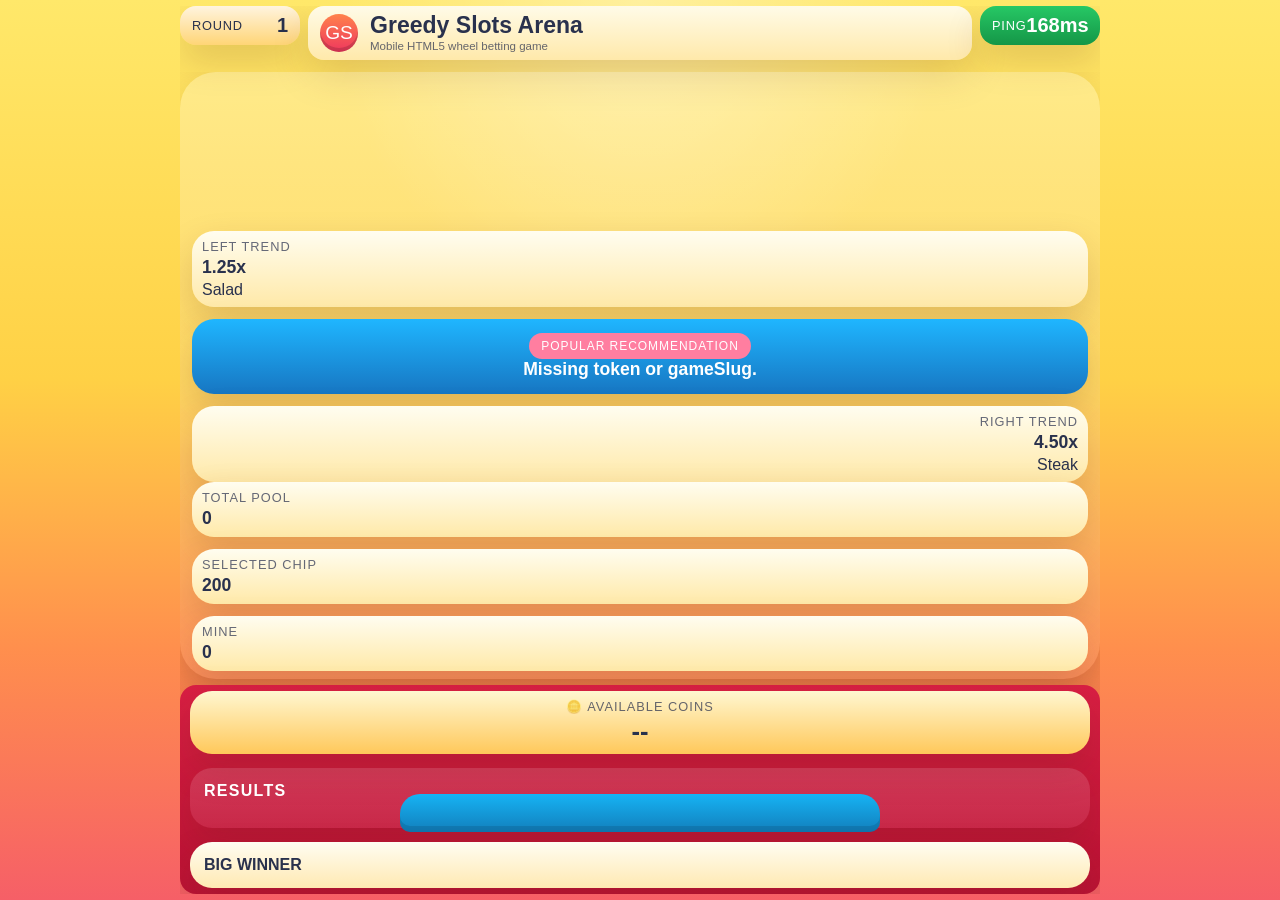
==== commit abd92109: "Greedy slots: show only Available Coins in wallet row" ====
--- a/greedy-slots/index.html
+++ b/greedy-slots/index.html
@@ -75,18 +75,12 @@
 
         <section class="control-panel">
           <div class="wallet-row">
-            <div class="wallet-card wallet-card-accent">
-              <span>Tapori Coins</span>
-              <strong id="walletCoinsValue">--</strong>
-            </div>
-            <div class="wallet-card">
-              <span>Available Coins</span>
+            <div class="wallet-card wallet-card-accent" style="grid-column: 1 / -1;">
+              <span>🪙 Available Coins</span>
               <strong id="balanceValue">--</strong>
             </div>
-            <div class="wallet-card">
-              <span>Round Profit</span>
-              <strong id="profitValue">0</strong>
-            </div>
+            <strong id="walletCoinsValue" style="display:none"></strong>
+            <strong id="profitValue" style="display:none">0</strong>
           </div>
 
           <div class="history-panel">
--- a/greedy-slots/css/style.css
+++ b/greedy-slots/css/style.css
@@ -20,7 +20,9 @@
 
 html,
 body {
-  min-height: 100%;
+  height: 100%;
+  height: 100dvh;
+  overflow: hidden;
 }
 
 body {
@@ -29,7 +31,7 @@
     radial-gradient(circle at top, rgba(255, 255, 255, 0.35), transparent 28%),
     linear-gradient(180deg, var(--bg-top) 0%, #ffd145 42%, #ff8f4d 72%, var(--bg-bottom) 100%);
   color: var(--ink);
-  overflow-x: hidden;
+  overflow: hidden;
 }
 
 button {
@@ -39,27 +41,33 @@
 }
 
 .app-shell {
-  min-height: 100vh;
+  height: 100vh;
+  height: 100dvh;
   display: flex;
   justify-content: center;
-  padding: 12px;
+  padding: 6px;
+  overflow: hidden;
 }
 
 .game-frame {
   width: min(100%, 920px);
-  display: grid;
-  gap: 16px;
+  height: 100%;
+  display: flex;
+  flex-direction: column;
+  gap: 6px;
+  overflow: hidden;
 }
 
 .topbar {
   display: grid;
-  gap: 12px;
+  gap: 6px;
+  flex-shrink: 0;
 }
 
 .statusbar {
   display: grid;
   grid-template-columns: minmax(0, 120px) minmax(0, 1fr) minmax(0, 120px);
-  gap: 12px;
+  gap: 8px;
   align-items: start;
 }
 
@@ -74,13 +82,13 @@
 
 .chip-btn {
   width: 100%;
-  min-height: 58px;
-  border-radius: 18px;
+  min-height: 46px;
+  border-radius: 14px;
   border: 3px solid rgba(41, 49, 77, 0.25);
   background: linear-gradient(180deg, #fff9e0 0%, #f7e19b 100%);
-  box-shadow: 0 8px 0 rgba(97, 78, 33, 0.18);
+  box-shadow: 0 5px 0 rgba(97, 78, 33, 0.18);
   color: var(--ink);
-  font-size: 1.7rem;
+  font-size: 1rem;
   font-weight: 800;
 }
 
@@ -91,8 +99,8 @@
 
 .brand-block,
 .status-pill {
-  border-radius: 24px;
-  padding: 12px 16px;
+  border-radius: 16px;
+  padding: 8px 12px;
   box-shadow: var(--shadow);
 }
 
@@ -104,26 +112,26 @@
 }
 
 .brand-mark {
-  width: 54px;
-  height: 54px;
+  width: 38px;
+  height: 38px;
   border-radius: 50%;
   display: grid;
   place-items: center;
   background: linear-gradient(180deg, #ff824c 0%, #ee375e 100%);
   color: var(--white);
-  font-size: 1.8rem;
+  font-size: 1.2rem;
   box-shadow: inset 0 -4px 0 rgba(0, 0, 0, 0.15);
 }
 
 .brand-block h1 {
-  font-size: clamp(1.2rem, 1.8vw, 1.7rem);
+  font-size: clamp(0.85rem, 1.8vw, 1.7rem);
   line-height: 1;
 }
 
 .brand-block p {
-  margin-top: 4px;
+  margin-top: 2px;
   color: rgba(41, 49, 77, 0.72);
-  font-size: 0.92rem;
+  font-size: 0.72rem;
 }
 
 .status-pill {
@@ -167,20 +175,29 @@
 }
 
 .game-main {
-  display: grid;
-  gap: 18px;
+  display: flex;
+  flex-direction: column;
+  gap: 6px;
+  flex: 1;
+  min-height: 0;
+  overflow: hidden;
 }
 
 .wheel-section {
   background: linear-gradient(180deg, rgba(255, 255, 255, 0.25) 0%, rgba(255, 255, 255, 0.08) 100%);
   border-radius: 36px;
-  padding: 18px 18px 16px;
+  padding: 8px 12px 8px;
   box-shadow: var(--shadow);
+  flex: 1;
+  min-height: 0;
+  display: flex;
+  flex-direction: column;
 }
 
 .wheel-board {
   position: relative;
-  min-height: 580px;
+  flex: 1;
+  min-height: 0;
   display: grid;
   place-items: center;
 }
@@ -335,8 +352,19 @@
 
 .multiplier-strip,
 .totals-bar,
+.wallet-row {\n  grid-template-columns: repeat(3, 1fr);\n}
+
 .wallet-row {
-  grid-template-columns: repeat(3, 1fr);
+  grid-template-columns: 1fr;
+}
+
+.wallet-card-accent {
+  text-align: center;
+  background: linear-gradient(180deg, #fff7d1 0%, #ffc85a 100%);
+}
+
+.wallet-card-accent strong {
+  font-size: 1.6rem !important;
 }
 
 .boost-card,
@@ -353,16 +381,16 @@
 .total-box,
 .wallet-card {
   background: linear-gradient(180deg, #fffdf0 0%, #ffe9a8 100%);
-  padding: 14px 16px;
-  display: grid;
-  gap: 5px;
+  padding: 8px 10px;
+  display: grid;
+  gap: 3px;
 }
 
 .boost-card strong,
 .recommendation-card strong,
 .wallet-card strong,
 .total-box strong {
-  font-size: 1.45rem;
+  font-size: 1.1rem;
 }
 
 .boost-label,
@@ -400,10 +428,12 @@
 
 .control-panel {
   background: linear-gradient(180deg, #d81f43 0%, #ba1234 100%);
-  border-radius: 30px;
-  padding: 18px;
+  border-radius: 16px;
+  padding: 6px 10px;
   box-shadow: var(--shadow);
   color: var(--white);
+  flex-shrink: 0;
+  overflow: hidden;
 }
 
 .wallet-card {
@@ -554,7 +584,8 @@
   }
 
   .wheel-board {
-    min-height: 460px;
+    min-height: 0;
+    flex: 1;
   }
 
   .betting-wheel {
@@ -640,7 +671,8 @@
   }
 
   .wheel-board {
-    min-height: 340px;
+    min-height: 0;
+    flex: 1;
   }
 
   .segment-btn {
@@ -713,7 +745,7 @@
   .totals-bar,
   .wallet-row,
   .leaderboard {
-    grid-template-columns: 1fr;
+    grid-template-columns: repeat(3, 1fr);
   }
 
   .multiplier-strip,
@@ -770,7 +802,8 @@
   }
 
   .wheel-board {
-    min-height: 300px;
+    min-height: 0;
+    flex: 1;
   }
 
   .segment-btn {
@@ -811,3 +844,141 @@
     font-size: 1.28rem;
   }
 }
+
+/* ── ABSOLUTE NO-SCROLL on any mobile screen ─────────────────── */
+@media (max-width: 767px) {
+  /* Collapse statusbar to a compact single row */
+  .statusbar {
+    grid-template-columns: auto 1fr auto;
+    gap: 6px;
+    align-items: center;
+  }
+
+  .brand-block {
+    padding: 6px 10px;
+    gap: 7px;
+  }
+
+  .brand-block p { display: none; }
+
+  .status-pill {
+    padding: 6px 10px;
+  }
+
+  .status-pill .label { display: none; }
+
+  .status-pill strong { font-size: 1rem; }
+
+  .chip-rail {
+    grid-auto-flow: column;
+    grid-template-columns: none;
+    grid-auto-columns: minmax(52px, 1fr);
+    overflow-x: auto;
+    overscroll-behavior-x: contain;
+    scrollbar-width: none;
+    padding-bottom: 2px;
+  }
+
+  .chip-btn {
+    min-height: 38px;
+    border-radius: 10px;
+    font-size: 0.82rem;
+    box-shadow: 0 3px 0 rgba(97, 78, 33, 0.18);
+    padding: 4px;
+  }
+
+  .chip-btn span { font-size: 0.85rem; }
+
+  /* Hide space-hungry secondary elements */
+  .leaderboard { display: none; }
+  .history-panel { display: none; }
+  .multiplier-strip { display: none; }
+
+  /* Control panel: only show wallet row + message */
+  .control-panel {
+    padding: 5px 8px;
+    border-radius: 12px;
+  }
+
+  .wallet-row {
+    gap: 6px;
+  }
+
+  .wallet-card {
+    padding: 5px 8px;
+    border-radius: 10px;
+  }
+
+  .wallet-card span { font-size: 0.6rem; }
+  .wallet-card strong { font-size: 0.9rem; }
+
+  /* Totals bar compact */
+  .totals-bar {
+    gap: 6px;
+  }
+
+  .total-box {
+    padding: 5px 8px;
+    border-radius: 10px;
+  }
+
+  .total-box span { font-size: 0.6rem; }
+  .total-box strong { font-size: 0.85rem; }
+
+  /* Recommendation/message card compact */
+  .recommendation-card {
+    padding: 6px 10px;
+    border-radius: 10px;
+  }
+
+  .recommendation-badge { display: none; }
+
+  .recommendation-card strong {
+    font-size: 0.78rem;
+  }
+
+  /* Wheel base smaller */
+  .wheel-base {
+    height: 18px;
+    margin-top: -20px;
+  }
+
+  /* Wheel section no extra padding */
+  .wheel-section {
+    padding: 4px 8px 4px;
+    border-radius: 18px;
+  }
+
+  /* Segment buttons compact */
+  .segment-btn {
+    width: 24%;
+    border-width: 2px;
+    padding: 3px;
+  }
+
+  .segment-btn .emoji { font-size: 0.9rem; }
+  .segment-btn .name  { font-size: 0.52rem; }
+  .segment-btn .odds  { font-size: 0.62rem; }
+  .segment-btn .pool  { display: none; }
+  .segment-total      { display: none; }
+
+  .wheel-center {
+    width: 36%;
+    border-width: 4px;
+    box-shadow: 0 0 0 4px rgba(240, 67, 95, 0.9), 0 8px 14px rgba(163, 48, 55, 0.28);
+  }
+
+  .center-emoji    { font-size: 1.5rem; }
+  .center-title    { font-size: 0.82rem; }
+  .center-subtitle { font-size: 0.6rem; padding: 0 4px; line-height: 1.2; }
+  .countdown       { font-size: 1.1rem; }
+
+  .wheel-center-content { gap: 2px; }
+}
+
+@media (max-height: 680px) and (max-width: 767px) {
+  .topbar { gap: 3px; }
+  .game-frame { gap: 3px; }
+  .app-shell { padding: 3px; }
+  .chip-btn { min-height: 32px; font-size: 0.72rem; }
+}
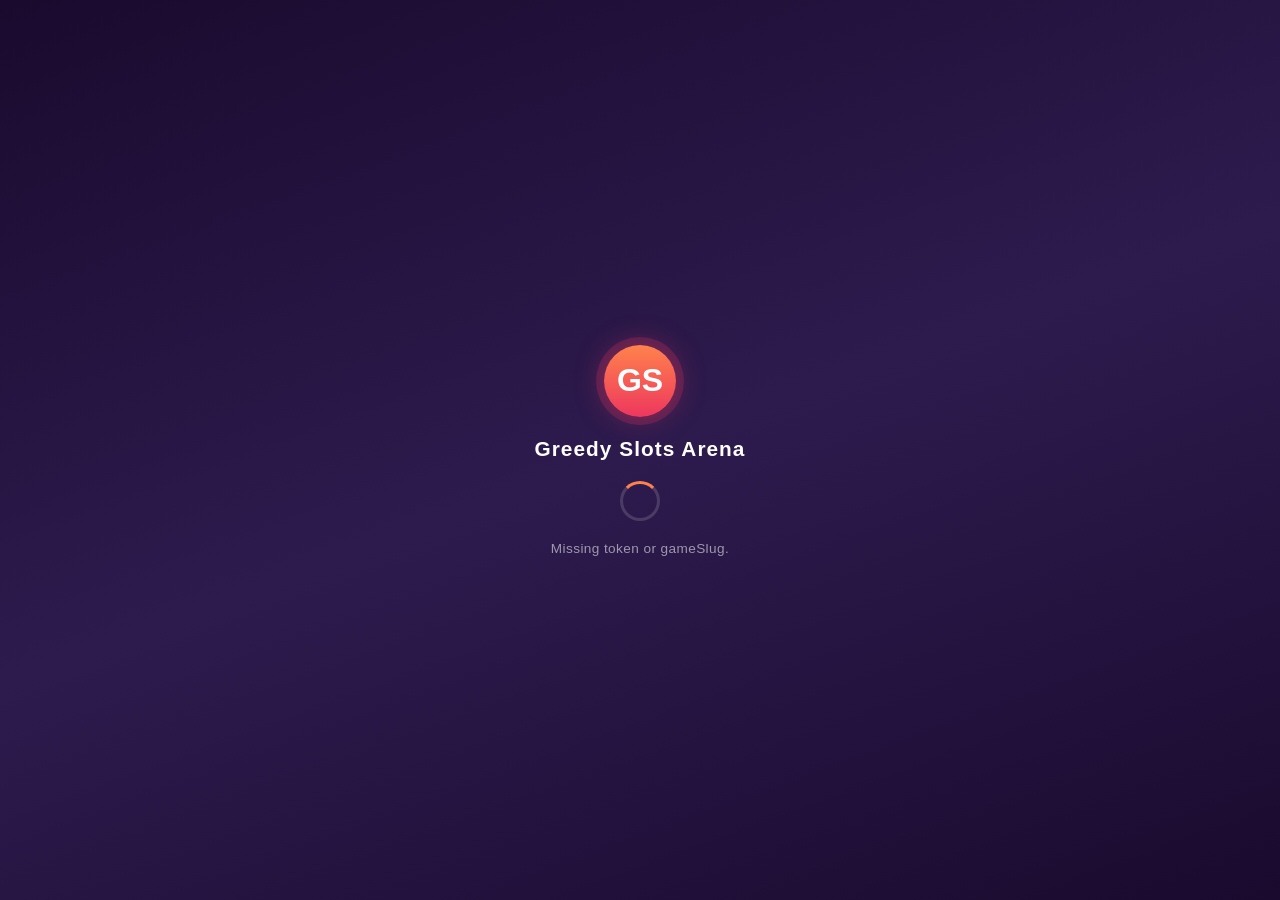
==== commit 17e3e6f7: "Greedy slots: loading overlay, Start Round button, msgBar UX" ====
--- a/greedy-slots/index.html
+++ b/greedy-slots/index.html
@@ -6,9 +6,138 @@
   <meta name="viewport" content="width=device-width, initial-scale=1.0" />
   <title>Greedy Slots Arena</title>
   <link rel="stylesheet" href="css/style.css" />
+  <style>
+    /* ── Loading Overlay ── */
+    #loading-overlay {
+      position: fixed;
+      inset: 0;
+      z-index: 999;
+      background: linear-gradient(160deg, #1a0a2e 0%, #2d1b4e 50%, #1a0a2e 100%);
+      display: flex;
+      flex-direction: column;
+      align-items: center;
+      justify-content: center;
+      gap: 20px;
+      transition: opacity 0.5s ease;
+    }
+
+    #loading-overlay.hidden {
+      opacity: 0;
+      pointer-events: none;
+    }
+
+    .overlay-logo {
+      width: 72px;
+      height: 72px;
+      border-radius: 50%;
+      background: linear-gradient(180deg, #ff824c 0%, #ee375e 100%);
+      display: flex;
+      align-items: center;
+      justify-content: center;
+      font-size: 2rem;
+      font-weight: 900;
+      color: #fff;
+      box-shadow: 0 0 0 8px rgba(238, 55, 94, 0.2), 0 0 30px rgba(238, 55, 94, 0.4);
+      animation: overlayPulse 1.8s ease-in-out infinite;
+    }
+
+    @keyframes overlayPulse {
+      0%, 100% { box-shadow: 0 0 0 8px rgba(238,55,94,0.2), 0 0 30px rgba(238,55,94,0.3); }
+      50%       { box-shadow: 0 0 0 16px rgba(238,55,94,0.1), 0 0 50px rgba(238,55,94,0.5); }
+    }
+
+    .overlay-title {
+      font-family: "Trebuchet MS", sans-serif;
+      font-size: 1.3rem;
+      font-weight: 900;
+      color: #fff;
+      letter-spacing: 0.05em;
+    }
+
+    .overlay-spinner {
+      width: 40px;
+      height: 40px;
+      border: 3px solid rgba(255,255,255,0.15);
+      border-top-color: #ff824c;
+      border-radius: 50%;
+      animation: spin 0.8s linear infinite;
+    }
+
+    @keyframes spin { to { transform: rotate(360deg); } }
+
+    .overlay-msg {
+      font-family: "Trebuchet MS", sans-serif;
+      font-size: 0.85rem;
+      color: rgba(255,255,255,0.55);
+      letter-spacing: 0.03em;
+    }
+
+    /* ── Start Round Button ── */
+    #startRoundBtn {
+      width: 100%;
+      padding: 10px;
+      border-radius: 14px;
+      border: none;
+      background: linear-gradient(180deg, #ff824c 0%, #ee375e 100%);
+      color: #fff;
+      font-family: "Trebuchet MS", sans-serif;
+      font-size: 1rem;
+      font-weight: 900;
+      letter-spacing: 0.05em;
+      cursor: pointer;
+      box-shadow: 0 5px 0 rgba(163,48,55,0.5), 0 8px 20px rgba(238,55,94,0.3);
+      transition: all 0.15s ease;
+      display: flex;
+      align-items: center;
+      justify-content: center;
+      gap: 8px;
+      margin-top: 6px;
+      flex-shrink: 0;
+    }
+
+    #startRoundBtn:active { transform: translateY(3px); box-shadow: 0 2px 0 rgba(163,48,55,0.5); }
+    #startRoundBtn:disabled { opacity: 0.6; cursor: not-allowed; transform: none; }
+
+    #startRoundBtn .btn-spinner {
+      width: 16px;
+      height: 16px;
+      border: 2px solid rgba(255,255,255,0.35);
+      border-top-color: #fff;
+      border-radius: 50%;
+      animation: spin 0.7s linear infinite;
+      display: none;
+    }
+
+    #startRoundBtn.loading .btn-spinner { display: block; }
+    #startRoundBtn.loading .btn-text { opacity: 0.7; }
+
+    /* ── Message bar inside control panel ── */
+    .msg-bar {
+      text-align: center;
+      font-size: 0.78rem;
+      font-weight: 700;
+      padding: 5px 10px;
+      border-radius: 10px;
+      background: rgba(255,255,255,0.12);
+      color: #fff;
+      min-height: 28px;
+      display: flex;
+      align-items: center;
+      justify-content: center;
+      flex-shrink: 0;
+    }
+  </style>
 </head>
 
 <body>
+  <!-- Loading Overlay -->
+  <div id="loading-overlay">
+    <div class="overlay-logo">GS</div>
+    <div class="overlay-title">Greedy Slots Arena</div>
+    <div class="overlay-spinner"></div>
+    <div class="overlay-msg" id="overlayMsg">Connecting to server…</div>
+  </div>
+
   <div class="app-shell">
     <div class="game-frame">
       <header class="topbar">
@@ -47,7 +176,6 @@
               <span id="leftTrendName">Salad</span>
             </div>
             <div class="recommendation-card">
-              <span class="recommendation-badge">Popular Recommendation</span>
               <strong id="messageLine">Select a chip and place your bets.</strong>
             </div>
             <div class="boost-card align-right">
@@ -83,6 +211,13 @@
             <strong id="profitValue" style="display:none">0</strong>
           </div>
 
+          <button id="startRoundBtn" disabled>
+            <div class="btn-spinner"></div>
+            <span class="btn-text">🎰 Start Round</span>
+          </button>
+
+          <div class="msg-bar" id="msgBar">Connecting to wallet…</div>
+
           <div class="history-panel">
             <div class="history-title">Results</div>
             <div id="historyList" class="history-list" aria-live="polite"></div>
@@ -101,3 +236,4 @@
 </body>
 
 </html>
+
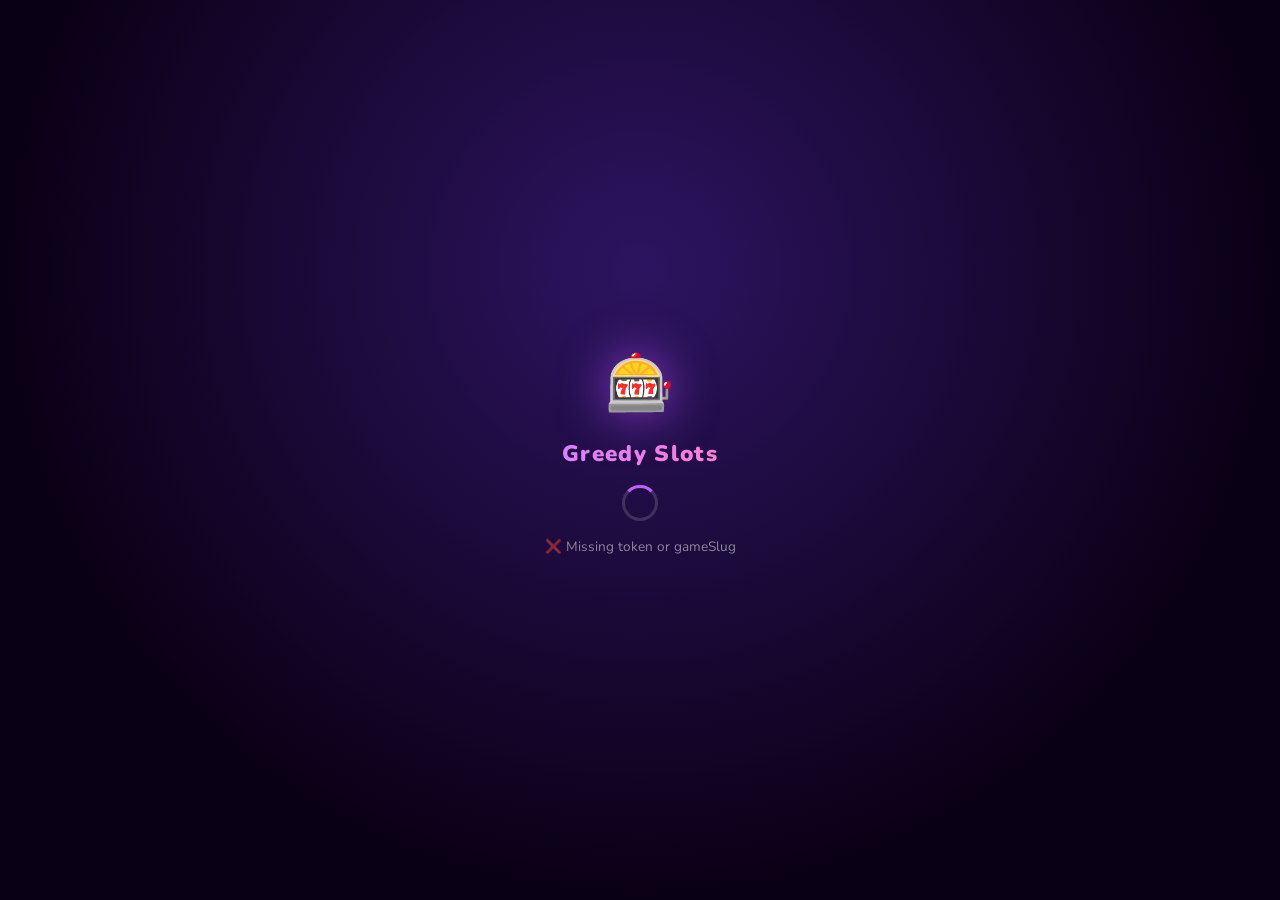
==== commit 1fb59580: "Greedy Slots: multi-slot betting, chip rail, Start button, dark purple UI redesign" ====
--- a/greedy-slots/index.html
+++ b/greedy-slots/index.html
@@ -1,239 +1,93 @@
 <!DOCTYPE html>
 <html lang="en">
-
 <head>
   <meta charset="UTF-8" />
-  <meta name="viewport" content="width=device-width, initial-scale=1.0" />
-  <title>Greedy Slots Arena</title>
+  <meta name="viewport" content="width=device-width, initial-scale=1.0, maximum-scale=1.0, user-scalable=no" />
+  <title>Greedy Slots</title>
+  <link rel="preconnect" href="https://fonts.googleapis.com" />
+  <link href="https://fonts.googleapis.com/css2?family=Nunito:wght@700;800;900&display=swap" rel="stylesheet" />
   <link rel="stylesheet" href="css/style.css" />
-  <style>
-    /* ── Loading Overlay ── */
-    #loading-overlay {
-      position: fixed;
-      inset: 0;
-      z-index: 999;
-      background: linear-gradient(160deg, #1a0a2e 0%, #2d1b4e 50%, #1a0a2e 100%);
-      display: flex;
-      flex-direction: column;
-      align-items: center;
-      justify-content: center;
-      gap: 20px;
-      transition: opacity 0.5s ease;
-    }
+</head>
+<body>
 
-    #loading-overlay.hidden {
-      opacity: 0;
-      pointer-events: none;
-    }
+  <!-- ── Loading Overlay ── -->
+  <div id="loadingOverlay" class="loading-overlay">
+    <div class="loading-logo">🎰</div>
+    <div class="loading-title">Greedy Slots</div>
+    <div class="loading-spinner"></div>
+    <div class="loading-msg" id="overlayMsg">Connecting…</div>
+  </div>
 
-    .overlay-logo {
-      width: 72px;
-      height: 72px;
-      border-radius: 50%;
-      background: linear-gradient(180deg, #ff824c 0%, #ee375e 100%);
-      display: flex;
-      align-items: center;
-      justify-content: center;
-      font-size: 2rem;
-      font-weight: 900;
-      color: #fff;
-      box-shadow: 0 0 0 8px rgba(238, 55, 94, 0.2), 0 0 30px rgba(238, 55, 94, 0.4);
-      animation: overlayPulse 1.8s ease-in-out infinite;
-    }
-
-    @keyframes overlayPulse {
-      0%, 100% { box-shadow: 0 0 0 8px rgba(238,55,94,0.2), 0 0 30px rgba(238,55,94,0.3); }
-      50%       { box-shadow: 0 0 0 16px rgba(238,55,94,0.1), 0 0 50px rgba(238,55,94,0.5); }
-    }
-
-    .overlay-title {
-      font-family: "Trebuchet MS", sans-serif;
-      font-size: 1.3rem;
-      font-weight: 900;
-      color: #fff;
-      letter-spacing: 0.05em;
-    }
-
-    .overlay-spinner {
-      width: 40px;
-      height: 40px;
-      border: 3px solid rgba(255,255,255,0.15);
-      border-top-color: #ff824c;
-      border-radius: 50%;
-      animation: spin 0.8s linear infinite;
-    }
-
-    @keyframes spin { to { transform: rotate(360deg); } }
-
-    .overlay-msg {
-      font-family: "Trebuchet MS", sans-serif;
-      font-size: 0.85rem;
-      color: rgba(255,255,255,0.55);
-      letter-spacing: 0.03em;
-    }
-
-    /* ── Start Round Button ── */
-    #startRoundBtn {
-      width: 100%;
-      padding: 10px;
-      border-radius: 14px;
-      border: none;
-      background: linear-gradient(180deg, #ff824c 0%, #ee375e 100%);
-      color: #fff;
-      font-family: "Trebuchet MS", sans-serif;
-      font-size: 1rem;
-      font-weight: 900;
-      letter-spacing: 0.05em;
-      cursor: pointer;
-      box-shadow: 0 5px 0 rgba(163,48,55,0.5), 0 8px 20px rgba(238,55,94,0.3);
-      transition: all 0.15s ease;
-      display: flex;
-      align-items: center;
-      justify-content: center;
-      gap: 8px;
-      margin-top: 6px;
-      flex-shrink: 0;
-    }
-
-    #startRoundBtn:active { transform: translateY(3px); box-shadow: 0 2px 0 rgba(163,48,55,0.5); }
-    #startRoundBtn:disabled { opacity: 0.6; cursor: not-allowed; transform: none; }
-
-    #startRoundBtn .btn-spinner {
-      width: 16px;
-      height: 16px;
-      border: 2px solid rgba(255,255,255,0.35);
-      border-top-color: #fff;
-      border-radius: 50%;
-      animation: spin 0.7s linear infinite;
-      display: none;
-    }
-
-    #startRoundBtn.loading .btn-spinner { display: block; }
-    #startRoundBtn.loading .btn-text { opacity: 0.7; }
-
-    /* ── Message bar inside control panel ── */
-    .msg-bar {
-      text-align: center;
-      font-size: 0.78rem;
-      font-weight: 700;
-      padding: 5px 10px;
-      border-radius: 10px;
-      background: rgba(255,255,255,0.12);
-      color: #fff;
-      min-height: 28px;
-      display: flex;
-      align-items: center;
-      justify-content: center;
-      flex-shrink: 0;
-    }
-  </style>
-</head>
-
-<body>
-  <!-- Loading Overlay -->
-  <div id="loading-overlay">
-    <div class="overlay-logo">GS</div>
-    <div class="overlay-title">Greedy Slots Arena</div>
-    <div class="overlay-spinner"></div>
-    <div class="overlay-msg" id="overlayMsg">Connecting to server…</div>
+  <!-- ── Win Splash ── -->
+  <div id="winSplash" class="win-splash hidden">
+    <div class="win-splash-inner">
+      <div class="win-emoji" id="winEmoji">🎉</div>
+      <div class="win-label">YOU WON!</div>
+      <div class="win-amount" id="winAmount">+5,000</div>
+    </div>
   </div>
 
   <div class="app-shell">
-    <div class="game-frame">
-      <header class="topbar">
-        <div class="statusbar">
-          <div class="status-pill round-pill">
-            <span class="label">Round</span>
-            <strong id="roundNumber">1</strong>
-          </div>
-          <div class="brand-block">
-            <span class="brand-mark">GS</span>
-            <div>
-              <h1>Greedy Slots Arena</h1>
-              <p>Mobile HTML5 wheel betting game</p>
-            </div>
-          </div>
-          <div class="status-pill ping-pill">
-            <span class="label">Ping</span>
-            <strong id="latency">168ms</strong>
-          </div>
+
+    <!-- ── Top Bar ── -->
+    <header class="topbar">
+      <div class="topbar-left">
+        <span class="logo-mark">GS</span>
+        <span class="logo-text">Greedy Slots</span>
+      </div>
+      <div class="topbar-center">
+        <span class="round-badge">Round <strong id="roundNumber">1</strong></span>
+      </div>
+      <div class="topbar-right">
+        <div class="balance-pill">
+          <span class="balance-icon">🪙</span>
+          <strong id="balanceDisplay">--</strong>
         </div>
+      </div>
+    </header>
 
-        <div class="chip-rail" id="chipRail" aria-label="Bet chips"></div>
-      </header>
+    <!-- ── Phase banner (idle / betting / spinning / result) ── -->
+    <div class="phase-banner" id="phaseBanner">
+      <span id="phaseTxt">Select a chip and place your bets</span>
+    </div>
 
-      <main class="game-main">
-        <section class="wheel-section">
-          <div class="wheel-board">
-            <div id="bettingWheel" class="betting-wheel" aria-label="Betting wheel"></div>
-            <div class="wheel-base"></div>
-          </div>
+    <!-- ── Slots Grid ── -->
+    <main class="slots-grid" id="slotsGrid">
+      <!-- slots injected by JS -->
+    </main>
 
-          <div class="multiplier-strip">
-            <div class="boost-card">
-              <span class="boost-label">Left Trend</span>
-              <strong id="leftTrendValue">1.25x</strong>
-              <span id="leftTrendName">Salad</span>
-            </div>
-            <div class="recommendation-card">
-              <strong id="messageLine">Select a chip and place your bets.</strong>
-            </div>
-            <div class="boost-card align-right">
-              <span class="boost-label">Right Trend</span>
-              <strong id="rightTrendValue">4.50x</strong>
-              <span id="rightTrendName">Steak</span>
-            </div>
-          </div>
+    <!-- ── Bet Summary bar ── -->
+    <div class="bet-summary" id="betSummary">
+      <div class="bet-sum-item">
+        <span>Total Bet</span>
+        <strong id="totalBetDisplay">0</strong>
+      </div>
+      <div class="bet-sum-item">
+        <span>Slots Selected</span>
+        <strong id="slotsSelectedDisplay">0</strong>
+      </div>
+      <div class="bet-sum-item">
+        <span>Potential</span>
+        <strong id="potentialDisplay">0</strong>
+      </div>
+    </div>
 
-          <div class="totals-bar">
-            <div class="total-box">
-              <span>Total Pool</span>
-              <strong id="totalPool">0</strong>
-            </div>
-            <div class="total-box mid-box">
-              <span>Selected Chip</span>
-              <strong id="selectedChip">200</strong>
-            </div>
-            <div class="total-box">
-              <span>Mine</span>
-              <strong id="myTotalBet">0</strong>
-            </div>
-          </div>
-        </section>
+    <!-- ── Bottom Controls ── -->
+    <footer class="bottom-bar">
 
-        <section class="control-panel">
-          <div class="wallet-row">
-            <div class="wallet-card wallet-card-accent" style="grid-column: 1 / -1;">
-              <span>🪙 Available Coins</span>
-              <strong id="balanceValue">--</strong>
-            </div>
-            <strong id="walletCoinsValue" style="display:none"></strong>
-            <strong id="profitValue" style="display:none">0</strong>
-          </div>
+      <!-- Chip Rail -->
+      <div class="chip-rail" id="chipRail"></div>
 
-          <button id="startRoundBtn" disabled>
-            <div class="btn-spinner"></div>
-            <span class="btn-text">🎰 Start Round</span>
-          </button>
+      <!-- Start / CTA Button -->
+      <button class="start-btn" id="startBtn" disabled>
+        <div class="btn-spinner"></div>
+        <span class="btn-text">🎰 Start Round</span>
+      </button>
 
-          <div class="msg-bar" id="msgBar">Connecting to wallet…</div>
+    </footer>
 
-          <div class="history-panel">
-            <div class="history-title">Results</div>
-            <div id="historyList" class="history-list" aria-live="polite"></div>
-          </div>
+  </div><!-- .app-shell -->
 
-          <div class="leaderboard">
-            <div class="leaderboard-label">Big Winner</div>
-            <div id="leaderboardText" class="leaderboard-text"></div>
-          </div>
-        </section>
-      </main>
-    </div>
-  </div>
-
-  <script src="css/js/game-integrated.js"></script>
+  <script src="css/js/game.js"></script>
 </body>
-
 </html>
-
--- a/greedy-slots/css/style.css
+++ b/greedy-slots/css/style.css
@@ -1,984 +1,540 @@
-:root {
-  --bg-top: #ffe86a;
-  --bg-bottom: #f65f67;
-  --panel-blue: #1da7ef;
-  --panel-blue-deep: #0f74b6;
-  --panel-red: #f74f63;
-  --panel-red-deep: #c83550;
-  --cream: #fff4ca;
-  --ink: #29314d;
-  --white: #ffffff;
-  --shadow: 0 16px 36px rgba(92, 39, 20, 0.18);
-}
-
-* {
+/* ═══════════════════════════════════════════════════════════════
+   GREEDY SLOTS — Complete stylesheet
+   Mobile-first, 100dvh, no scroll
+   ═══════════════════════════════════════════════════════════════ */
+
+*, *::before, *::after {
   box-sizing: border-box;
-  margin: 0;
-  padding: 0;
+  margin: 0; padding: 0;
   -webkit-tap-highlight-color: transparent;
 }
 
-html,
-body {
-  height: 100%;
+html, body {
+  height: 100%; height: 100dvh;
+  overflow: hidden;
+  font-family: 'Nunito', 'Trebuchet MS', sans-serif;
+  background: #0f0518;
+  color: #fff;
+}
+
+/* ── Loading Overlay ───────────────────────────────────── */
+.loading-overlay {
+  position: fixed; inset: 0; z-index: 999;
+  background: radial-gradient(ellipse at 50% 30%, #2d1460 0%, #0a0015 70%);
+  display: flex; flex-direction: column;
+  align-items: center; justify-content: center;
+  gap: 16px;
+  transition: opacity 0.5s ease;
+}
+.loading-overlay.hidden { opacity: 0; pointer-events: none; }
+
+.loading-logo {
+  font-size: 3.5rem;
+  filter: drop-shadow(0 0 24px rgba(180,80,255,0.7));
+  animation: logoPulse 1.8s ease-in-out infinite;
+}
+@keyframes logoPulse {
+  0%,100% { transform: scale(1); }
+  50%      { transform: scale(1.1); }
+}
+
+.loading-title {
+  font-size: 1.4rem; font-weight: 900;
+  background: linear-gradient(135deg, #d580ff, #ff80d0);
+  -webkit-background-clip: text; -webkit-text-fill-color: transparent;
+  letter-spacing: 0.06em;
+}
+
+.loading-spinner {
+  width: 36px; height: 36px;
+  border: 3px solid rgba(255,255,255,0.15);
+  border-top-color: #c060ff;
+  border-radius: 50%;
+  animation: spin 0.8s linear infinite;
+}
+@keyframes spin { to { transform: rotate(360deg); } }
+
+.loading-msg {
+  font-size: 0.85rem; color: rgba(255,255,255,0.5);
+}
+
+/* ── Win Splash ────────────────────────────────────────── */
+.win-splash {
+  position: fixed; inset: 0; z-index: 900;
+  display: flex; align-items: center; justify-content: center;
+  background: rgba(0,0,0,0.65);
+  backdrop-filter: blur(6px);
+  animation: splashIn 0.3s ease forwards;
+}
+.win-splash.hidden { display: none; }
+
+@keyframes splashIn {
+  from { opacity: 0; }
+  to   { opacity: 1; }
+}
+
+.win-splash-inner {
+  text-align: center;
+  background: linear-gradient(145deg, #2a0060, #580090);
+  border: 2px solid rgba(200,100,255,0.4);
+  border-radius: 28px;
+  padding: 32px 48px;
+  box-shadow: 0 0 60px rgba(180,60,255,0.5);
+  animation: bounceIn 0.4s cubic-bezier(0.34,1.56,0.64,1) forwards;
+}
+
+@keyframes bounceIn {
+  from { transform: scale(0.5); opacity: 0; }
+  to   { transform: scale(1);   opacity: 1; }
+}
+
+.win-emoji { font-size: 3.5rem; margin-bottom: 8px; }
+
+.win-label {
+  font-size: 1rem; font-weight: 900;
+  letter-spacing: 0.2em; color: rgba(255,255,255,0.7);
+  text-transform: uppercase;
+}
+
+.win-amount {
+  font-size: 2.6rem; font-weight: 900;
+  background: linear-gradient(135deg, #ffe260, #ffb300);
+  -webkit-background-clip: text; -webkit-text-fill-color: transparent;
+  margin-top: 4px;
+}
+
+/* ── App Shell ─────────────────────────────────────────── */
+.app-shell {
   height: 100dvh;
+  display: flex; flex-direction: column;
+  padding: 10px 10px 6px;
+  gap: 8px;
   overflow: hidden;
 }
 
-body {
-  font-family: "Trebuchet MS", "Avenir Next", "Segoe UI", sans-serif;
-  background:
-    radial-gradient(circle at top, rgba(255, 255, 255, 0.35), transparent 28%),
-    linear-gradient(180deg, var(--bg-top) 0%, #ffd145 42%, #ff8f4d 72%, var(--bg-bottom) 100%);
-  color: var(--ink);
+/* ── Top Bar ───────────────────────────────────────────── */
+.topbar {
+  display: flex; align-items: center; justify-content: space-between;
+  gap: 8px;
+  flex-shrink: 0;
+}
+
+.topbar-left {
+  display: flex; align-items: center; gap: 8px;
+}
+
+.logo-mark {
+  width: 34px; height: 34px;
+  border-radius: 50%;
+  background: linear-gradient(135deg, #c060ff, #7020e0);
+  display: flex; align-items: center; justify-content: center;
+  font-size: 0.8rem; font-weight: 900;
+  box-shadow: 0 0 14px rgba(180,60,255,0.5);
+  flex-shrink: 0;
+}
+
+.logo-text {
+  font-size: 0.95rem; font-weight: 900;
+  background: linear-gradient(135deg, #d580ff, #80b0ff);
+  -webkit-background-clip: text; -webkit-text-fill-color: transparent;
+}
+
+.topbar-center {
+  flex: 1; display: flex; justify-content: center;
+}
+
+.round-badge {
+  background: rgba(255,255,255,0.08);
+  border: 1px solid rgba(255,255,255,0.12);
+  border-radius: 999px;
+  padding: 4px 14px;
+  font-size: 0.75rem; color: rgba(255,255,255,0.6);
+}
+.round-badge strong { color: #fff; margin-left: 3px; }
+
+.topbar-right {}
+
+.balance-pill {
+  display: flex; align-items: center; gap: 5px;
+  background: linear-gradient(135deg, #2a1045, #1a082e);
+  border: 1.5px solid rgba(180,80,255,0.35);
+  border-radius: 999px;
+  padding: 5px 14px;
+  box-shadow: 0 0 12px rgba(180,60,255,0.2);
+}
+
+.balance-icon { font-size: 1rem; }
+
+.balance-pill strong {
+  font-size: 0.95rem; font-weight: 900;
+  color: #ffe97a;
+}
+
+/* ── Phase Banner ──────────────────────────────────────── */
+.phase-banner {
+  flex-shrink: 0;
+  text-align: center;
+  padding: 7px 16px;
+  border-radius: 12px;
+  background: rgba(255,255,255,0.06);
+  border: 1px solid rgba(255,255,255,0.1);
+  font-size: 0.82rem;
+  font-weight: 800;
+  color: rgba(255,255,255,0.75);
+  min-height: 32px;
+  display: flex; align-items: center; justify-content: center;
+  transition: background 0.3s;
+}
+
+.phase-banner.phase-betting {
+  background: rgba(80,180,80,0.15);
+  border-color: rgba(80,220,80,0.3);
+  color: #7fff7f;
+}
+
+.phase-banner.phase-spinning {
+  background: rgba(200,80,255,0.15);
+  border-color: rgba(200,80,255,0.4);
+  color: #df9fff;
+  animation: phasePulse 0.8s ease-in-out infinite;
+}
+
+.phase-banner.phase-result-win {
+  background: rgba(255,200,40,0.2);
+  border-color: rgba(255,200,40,0.5);
+  color: #ffe97a;
+}
+
+.phase-banner.phase-result-lose {
+  background: rgba(255,60,60,0.12);
+  border-color: rgba(255,60,60,0.3);
+  color: #ff9999;
+}
+
+@keyframes phasePulse {
+  0%,100% { opacity: 1; }
+  50%      { opacity: 0.7; }
+}
+
+/* ── Slots Grid (5 slots) ──────────────────────────────── */
+.slots-grid {
+  flex: 1; min-height: 0;
+  display: grid;
+  grid-template-columns: repeat(5, 1fr);
+  gap: 8px;
+  align-items: stretch;
+}
+
+/* ── Individual Slot Card ──────────────────────────────── */
+.slot-card {
+  position: relative;
+  border-radius: 18px;
+  background: linear-gradient(160deg, #1e0848, #120330);
+  border: 2px solid rgba(180,80,255,0.18);
+  display: flex; flex-direction: column;
+  align-items: center; justify-content: space-between;
+  padding: 10px 6px 8px;
+  cursor: pointer;
+  transition: transform 0.15s ease, box-shadow 0.2s ease, border-color 0.2s ease;
   overflow: hidden;
-}
-
-button {
-  font: inherit;
+  user-select: none;
+}
+
+.slot-card::before {
+  content: '';
+  position: absolute; inset: 0;
+  border-radius: 18px;
+  background: linear-gradient(160deg, rgba(180,80,255,0.08), transparent 60%);
+  pointer-events: none;
+}
+
+.slot-card:active { transform: scale(0.95); }
+
+/* Bet indicator badge */
+.slot-card.has-bet {
+  border-color: rgba(180,80,255,0.7);
+  box-shadow: 0 0 18px rgba(180,60,255,0.35), inset 0 0 20px rgba(180,60,255,0.08);
+}
+
+/* Disabled state */
+.slot-card.disabled {
+  opacity: 0.55;
+  cursor: not-allowed;
+  pointer-events: none;
+}
+
+/* Winner highlight */
+.slot-card.winner {
+  border-color: #ffe97a !important;
+  box-shadow: 0 0 30px rgba(255,220,50,0.6), inset 0 0 30px rgba(255,220,50,0.1) !important;
+  animation: winnerGlow 0.6s ease-in-out infinite;
+}
+
+/* Loser highlight */
+.slot-card.loser {
+  opacity: 0.4;
+  filter: grayscale(0.7);
+}
+
+/* Spinning highlight */
+.slot-card.spinning-focus {
+  border-color: #c060ff;
+  box-shadow: 0 0 24px rgba(180,60,255,0.7);
+}
+
+@keyframes winnerGlow {
+  0%,100% { box-shadow: 0 0 24px rgba(255,220,50,0.5), inset 0 0 24px rgba(255,220,50,0.08); }
+  50%      { box-shadow: 0 0 42px rgba(255,220,50,0.9), inset 0 0 40px rgba(255,220,50,0.15); }
+}
+
+.slot-emoji {
+  font-size: clamp(1.8rem, 4.5vw, 2.8rem);
+  line-height: 1;
+  filter: drop-shadow(0 2px 6px rgba(0,0,0,0.3));
+  transition: transform 0.2s;
+}
+
+.slot-card.has-bet .slot-emoji { transform: scale(1.08); }
+
+.slot-name {
+  font-size: clamp(0.55rem, 1.5vw, 0.75rem);
+  font-weight: 800;
+  color: rgba(255,255,255,0.7);
+  text-align: center;
+  letter-spacing: 0.02em;
+  margin-top: 3px;
+}
+
+.slot-odds {
+  font-size: clamp(0.85rem, 2vw, 1.1rem);
+  font-weight: 900;
+  color: #c080ff;
+  margin-top: 2px;
+}
+
+.slot-bet-badge {
+  margin-top: 4px;
+  background: rgba(180,60,255,0.25);
+  border: 1px solid rgba(180,60,255,0.5);
+  border-radius: 999px;
+  padding: 2px 8px;
+  font-size: clamp(0.52rem, 1.2vw, 0.65rem);
+  font-weight: 900;
+  color: #d0a0ff;
+  min-width: 40px; text-align: center;
+  transition: background 0.2s;
+}
+
+.slot-card.has-bet .slot-bet-badge {
+  background: rgba(180,60,255,0.45);
+  color: #fff;
+}
+
+/* Remove bet button */
+.slot-clear-btn {
+  position: absolute; top: 6px; right: 6px;
+  width: 18px; height: 18px;
+  border-radius: 50%;
+  background: rgba(255,60,60,0.7);
   border: none;
+  color: #fff;
+  font-size: 0.62rem; font-weight: 900;
+  display: none;
+  align-items: center; justify-content: center;
   cursor: pointer;
-}
-
-.app-shell {
-  height: 100vh;
-  height: 100dvh;
-  display: flex;
-  justify-content: center;
-  padding: 6px;
-  overflow: hidden;
-}
-
-.game-frame {
-  width: min(100%, 920px);
-  height: 100%;
-  display: flex;
-  flex-direction: column;
+  z-index: 2;
+}
+.slot-card.has-bet .slot-clear-btn { display: flex; }
+
+/* ── Bet Summary Bar ───────────────────────────────────── */
+.bet-summary {
+  flex-shrink: 0;
+  display: grid;
+  grid-template-columns: repeat(3, 1fr);
   gap: 6px;
-  overflow: hidden;
-}
-
-.topbar {
-  display: grid;
-  gap: 6px;
+}
+
+.bet-sum-item {
+  background: rgba(255,255,255,0.05);
+  border: 1px solid rgba(255,255,255,0.08);
+  border-radius: 12px;
+  padding: 7px 10px;
+  text-align: center;
+}
+
+.bet-sum-item span {
+  display: block;
+  font-size: 0.58rem; font-weight: 800;
+  text-transform: uppercase; letter-spacing: 0.08em;
+  color: rgba(255,255,255,0.45);
+}
+
+.bet-sum-item strong {
+  display: block;
+  font-size: 0.9rem; font-weight: 900;
+  color: #ffe97a;
+  margin-top: 2px;
+}
+
+/* ── Bottom Bar ────────────────────────────────────────── */
+.bottom-bar {
   flex-shrink: 0;
-}
-
-.statusbar {
-  display: grid;
-  grid-template-columns: minmax(0, 120px) minmax(0, 1fr) minmax(0, 120px);
+  display: flex; flex-direction: column;
   gap: 8px;
-  align-items: start;
-}
-
+}
+
+/* ── Chip Rail ─────────────────────────────────────────── */
 .chip-rail {
-  display: grid;
-  gap: 10px;
-}
-
-.chip-rail {
-  grid-template-columns: repeat(5, minmax(0, 1fr));
-}
+  display: flex; gap: 6px;
+  overflow-x: auto;
+  scrollbar-width: none;
+  padding-bottom: 2px;
+}
+.chip-rail::-webkit-scrollbar { display: none; }
 
 .chip-btn {
-  width: 100%;
-  min-height: 46px;
-  border-radius: 14px;
-  border: 3px solid rgba(41, 49, 77, 0.25);
-  background: linear-gradient(180deg, #fff9e0 0%, #f7e19b 100%);
-  box-shadow: 0 5px 0 rgba(97, 78, 33, 0.18);
-  color: var(--ink);
-  font-size: 1rem;
-  font-weight: 800;
-}
-
-.chip-btn:active,
-.segment-btn:active {
-  transform: translateY(2px);
-}
-
-.brand-block,
-.status-pill {
-  border-radius: 16px;
-  padding: 8px 12px;
-  box-shadow: var(--shadow);
-}
-
-.brand-block {
-  display: flex;
-  align-items: center;
-  gap: 12px;
-  background: linear-gradient(180deg, #fffbe8 0%, #ffe9aa 100%);
-}
-
-.brand-mark {
-  width: 38px;
-  height: 38px;
-  border-radius: 50%;
-  display: grid;
-  place-items: center;
-  background: linear-gradient(180deg, #ff824c 0%, #ee375e 100%);
-  color: var(--white);
-  font-size: 1.2rem;
-  box-shadow: inset 0 -4px 0 rgba(0, 0, 0, 0.15);
-}
-
-.brand-block h1 {
-  font-size: clamp(0.85rem, 1.8vw, 1.7rem);
-  line-height: 1;
-}
-
-.brand-block p {
-  margin-top: 2px;
-  color: rgba(41, 49, 77, 0.72);
-  font-size: 0.72rem;
-}
-
-.status-pill {
-  display: flex;
-  justify-content: space-between;
-  align-items: center;
-  background: linear-gradient(180deg, #27c865 0%, #149647 100%);
-  color: var(--white);
-}
-
-.round-pill {
-  background: linear-gradient(180deg, #fff4df 0%, #ffd576 100%);
-  color: var(--ink);
-}
-
-.status-pill .label {
-  font-size: 0.8rem;
-  text-transform: uppercase;
-  letter-spacing: 0.06em;
-}
-
-.status-pill strong {
-  font-size: 1.25rem;
-}
-
-.chip-btn {
-  padding: 6px;
-  font-size: 1rem;
-  line-height: 1.1;
-}
-
-.chip-btn span {
-  display: block;
-  font-size: 1.2rem;
-}
-
-.chip-btn.active {
-  background: linear-gradient(180deg, #ffef88 0%, #fcae1f 100%);
-  border-color: #d54e15;
-  box-shadow: 0 0 0 4px rgba(255, 255, 255, 0.55);
-}
-
-.game-main {
-  display: flex;
-  flex-direction: column;
-  gap: 6px;
-  flex: 1;
-  min-height: 0;
-  overflow: hidden;
-}
-
-.wheel-section {
-  background: linear-gradient(180deg, rgba(255, 255, 255, 0.25) 0%, rgba(255, 255, 255, 0.08) 100%);
-  border-radius: 36px;
-  padding: 8px 12px 8px;
-  box-shadow: var(--shadow);
-  flex: 1;
-  min-height: 0;
-  display: flex;
-  flex-direction: column;
-}
-
-.wheel-board {
-  position: relative;
-  flex: 1;
-  min-height: 0;
-  display: grid;
-  place-items: center;
-}
-
-.betting-wheel {
-  position: relative;
-  width: min(100%, 760px);
-  aspect-ratio: 1 / 1;
-}
-
-.segment-btn {
-  position: absolute;
-  width: 24%;
-  aspect-ratio: 1 / 1;
-  border-radius: 50%;
-  background: linear-gradient(180deg, #ffffff 0 50%, #9be7ff 50% 100%);
-  border: 5px solid #3452c5;
-  box-shadow:
-    inset 0 -8px 0 rgba(31, 121, 176, 0.18),
-    0 12px 20px rgba(57, 79, 141, 0.16);
-  padding: 10px;
-  transition: transform 0.2s ease, box-shadow 0.2s ease, border-color 0.2s ease;
-}
-
-.segment-btn.hot {
-  border-color: #ff6648;
-}
-
-.segment-btn.active {
-  transform: scale(1.06);
-  box-shadow:
-    inset 0 -8px 0 rgba(31, 121, 176, 0.18),
-    0 0 0 8px rgba(255, 255, 255, 0.5),
-    0 16px 24px rgba(57, 79, 141, 0.25);
-}
-
-.segment-btn.winner {
-  animation: winnerPulse 0.7s ease-in-out infinite;
-}
-
-.segment-btn .emoji {
-  display: block;
-  font-size: clamp(1.6rem, 3vw, 2.4rem);
-}
-
-.segment-btn .name,
-.segment-btn .odds,
-.segment-btn .pool {
-  display: block;
-}
-
-.segment-btn .name {
-  font-weight: 800;
-  font-size: clamp(0.8rem, 1.5vw, 1rem);
-}
-
-.segment-btn .odds {
-  font-size: clamp(1rem, 1.7vw, 1.2rem);
-  color: #5a3a0f;
-  font-weight: 900;
-}
-
-.segment-btn .pool {
-  margin-top: 4px;
-  font-size: 0.82rem;
-  color: rgba(41, 49, 77, 0.75);
-}
-
-.segment-total {
-  position: absolute;
-  bottom: 10px;
-  left: 50%;
-  transform: translateX(-50%);
-  min-width: 70%;
-  padding: 4px 8px;
-  border-radius: 999px;
-  background: rgba(255, 255, 255, 0.85);
-  font-size: 0.76rem;
-  font-weight: 800;
-}
-
-.wheel-center {
-  position: absolute;
-  inset: 50%;
-  width: 34%;
-  aspect-ratio: 1 / 1;
-  transform: translate(-50%, -50%);
-  display: grid;
-  place-items: center;
-  background: radial-gradient(circle at 40% 28%, #fff5a8 0%, #ffd53a 38%, #ff6d55 74%, #e8385d 100%);
-  border-radius: 50%;
-  border: 7px solid var(--white);
-  box-shadow:
-    0 0 0 7px rgba(240, 67, 95, 0.9),
-    0 18px 24px rgba(163, 48, 55, 0.28);
-  text-align: center;
-  color: var(--white);
-  overflow: hidden;
-}
-
-.wheel-center::before {
-  content: "";
-  position: absolute;
-  inset: 10px;
-  border-radius: 50%;
-  border: 4px dotted rgba(255, 255, 255, 0.85);
-}
-
-.wheel-center-content {
-  position: relative;
-  z-index: 1;
-  display: grid;
-  gap: 6px;
-  justify-items: center;
-}
-
-.center-emoji {
-  font-size: clamp(2.5rem, 6vw, 4rem);
-}
-
-.center-title {
-  font-size: clamp(1.1rem, 2vw, 1.5rem);
-  font-weight: 900;
-}
-
-.center-subtitle {
-  font-size: 0.92rem;
-  opacity: 0.92;
-}
-
-.countdown {
-  font-size: clamp(1.8rem, 4vw, 2.6rem);
-  font-weight: 900;
-}
-
-.wheel-base {
-  height: 38px;
-  width: min(100%, 480px);
-  margin: -54px auto 0;
-  border-radius: 20px 20px 10px 10px;
-  background: linear-gradient(180deg, #16b3f4 0%, #127fbc 100%);
-  box-shadow: inset 0 -6px 0 rgba(9, 78, 116, 0.25);
-}
-
-.multiplier-strip,
-.totals-bar,
-.wallet-row,
-.leaderboard {
-  display: grid;
-  gap: 12px;
-}
-
-.multiplier-strip,
-.totals-bar,
-.wallet-row {\n  grid-template-columns: repeat(3, 1fr);\n}
-
-.wallet-row {
-  grid-template-columns: 1fr;
-}
-
-.wallet-card-accent {
-  text-align: center;
-  background: linear-gradient(180deg, #fff7d1 0%, #ffc85a 100%);
-}
-
-.wallet-card-accent strong {
-  font-size: 1.6rem !important;
-}
-
-.boost-card,
-.recommendation-card,
-.total-box,
-.wallet-card,
-.history-panel,
-.leaderboard {
-  border-radius: 22px;
-  box-shadow: var(--shadow);
-}
-
-.boost-card,
-.total-box,
-.wallet-card {
-  background: linear-gradient(180deg, #fffdf0 0%, #ffe9a8 100%);
-  padding: 8px 10px;
-  display: grid;
-  gap: 3px;
-}
-
-.boost-card strong,
-.recommendation-card strong,
-.wallet-card strong,
-.total-box strong {
-  font-size: 1.1rem;
-}
-
-.boost-label,
-.total-box span,
-.wallet-card span {
-  font-size: 0.8rem;
-  text-transform: uppercase;
-  letter-spacing: 0.08em;
-  color: rgba(41, 49, 77, 0.72);
-}
-
-.recommendation-card {
-  background: linear-gradient(180deg, #1fb6ff 0%, #1776c2 100%);
-  color: var(--white);
-  padding: 14px 18px;
-  display: grid;
-  align-content: center;
-  text-align: center;
-}
-
-.recommendation-badge {
-  width: fit-content;
-  margin: 0 auto;
-  padding: 6px 12px;
-  border-radius: 999px;
-  background: #ff7ea0;
-  font-size: 0.75rem;
-  text-transform: uppercase;
-  letter-spacing: 0.08em;
-}
-
-.align-right {
-  text-align: right;
-}
-
-.control-panel {
-  background: linear-gradient(180deg, #d81f43 0%, #ba1234 100%);
-  border-radius: 16px;
-  padding: 6px 10px;
-  box-shadow: var(--shadow);
-  color: var(--white);
-  flex-shrink: 0;
-  overflow: hidden;
-}
-
-.wallet-card {
-  color: var(--ink);
-}
-
-.wallet-card-accent {
-  background: linear-gradient(180deg, #fff7d1 0%, #ffc85a 100%);
-}
-
-.entry-status {
-  margin-top: 12px;
-  padding: 12px 16px;
-  border-radius: 18px;
-  background: rgba(255, 255, 255, 0.16);
-  font-weight: 700;
-  line-height: 1.4;
-}
-
-.entry-status[data-tone="ready"] {
-  background: rgba(57, 219, 121, 0.24);
-}
-
-.entry-status[data-tone="warn"] {
-  background: rgba(255, 215, 93, 0.24);
-}
-
-.entry-status[data-tone="error"] {
-  background: rgba(255, 95, 95, 0.26);
-}
-
-.history-panel {
-  background: linear-gradient(180deg, rgba(255, 255, 255, 0.14) 0%, rgba(255, 255, 255, 0.08) 100%);
-  padding: 14px;
-  margin-top: 14px;
-}
-
-.history-title {
-  font-weight: 800;
-  text-transform: uppercase;
-  letter-spacing: 0.08em;
-  margin-bottom: 10px;
-}
-
-.history-list {
-  display: flex;
-  gap: 10px;
-  overflow-x: auto;
-  padding-bottom: 4px;
-  scrollbar-width: none;
-}
-
-.history-list::-webkit-scrollbar,
-.chip-rail::-webkit-scrollbar {
-  display: none;
-}
-
-.history-chip {
   flex: 0 0 auto;
   min-width: 64px;
-  padding: 10px 12px;
+  padding: 8px 10px;
+  border-radius: 14px;
+  background: linear-gradient(160deg, #2a1050, #1a0838);
+  border: 2px solid rgba(180,80,255,0.25);
+  color: rgba(255,255,255,0.75);
+  font-size: 0.82rem; font-weight: 900;
+  display: flex; flex-direction: column;
+  align-items: center; gap: 1px;
+  cursor: pointer;
+  transition: all 0.15s ease;
+  box-shadow: 0 4px 0 rgba(0,0,0,0.4);
+}
+
+.chip-btn:active { transform: translateY(2px); box-shadow: 0 2px 0 rgba(0,0,0,0.4); }
+
+.chip-btn.active {
+  background: linear-gradient(160deg, #7030d0, #4010a0);
+  border-color: #c060ff;
+  color: #fff;
+  box-shadow: 0 4px 0 rgba(40,0,100,0.6), 0 0 14px rgba(180,60,255,0.4);
+}
+
+.chip-btn:disabled { opacity: 0.45; cursor: not-allowed; }
+
+.chip-icon { font-size: 1rem; }
+.chip-label { font-size: 0.72rem; font-weight: 900; }
+
+/* ── Start Button ──────────────────────────────────────── */
+.start-btn {
+  width: 100%;
+  padding: 13px;
+  border-radius: 16px;
+  border: none;
+  background: linear-gradient(160deg, #8040e0, #4010b0);
+  color: #fff;
+  font-family: inherit;
+  font-size: 1rem; font-weight: 900;
+  letter-spacing: 0.04em;
+  cursor: pointer;
+  box-shadow: 0 6px 0 rgba(20,0,80,0.7), 0 8px 24px rgba(120,40,220,0.35);
+  transition: all 0.15s ease;
+  display: flex; align-items: center; justify-content: center;
+  gap: 8px;
+}
+
+.start-btn:active { transform: translateY(4px); box-shadow: 0 2px 0 rgba(20,0,80,0.7); }
+
+.start-btn:disabled { opacity: 0.5; cursor: not-allowed; transform: none; }
+
+.start-btn.ready {
+  background: linear-gradient(160deg, #20c060, #108040);
+  box-shadow: 0 6px 0 rgba(0,40,20,0.7), 0 8px 24px rgba(20,180,80,0.4);
+}
+
+.start-btn.loading {
+  background: linear-gradient(160deg, #5020a0, #2a0870);
+}
+
+.btn-spinner {
+  width: 18px; height: 18px;
+  border: 2.5px solid rgba(255,255,255,0.3);
+  border-top-color: #fff;
+  border-radius: 50%;
+  animation: spin 0.7s linear infinite;
+  display: none;
+  flex-shrink: 0;
+}
+.start-btn.loading .btn-spinner { display: block; }
+.start-btn.loading .btn-text { opacity: 0.8; }
+
+/* ── Floating chip animation ───────────────────────────── */
+.floating-chip {
+  position: fixed;
+  width: 36px; height: 36px;
+  border-radius: 50%;
+  background: linear-gradient(135deg, #c060ff, #7020e0);
+  color: #fff;
+  font-size: 0.65rem; font-weight: 900;
+  display: flex; align-items: center; justify-content: center;
+  pointer-events: none;
+  z-index: 500;
+  animation: floatUp 0.7s ease forwards;
+}
+
+@keyframes floatUp {
+  0%   { opacity: 1; transform: translateY(0) scale(1); }
+  100% { opacity: 0; transform: translateY(-60px) scale(1.3); }
+}
+
+/* ── Spinning ring on slot cards ───────────────────────── */
+@keyframes slotSpin {
+  0%   { border-color: rgba(180,80,255,0.3); }
+  25%  { border-color: #ff80d0; }
+  50%  { border-color: #80d0ff; }
+  75%  { border-color: #ffe97a; }
+  100% { border-color: rgba(180,80,255,0.3); }
+}
+
+.slot-card.spinning {
+  animation: slotSpin 0.4s linear infinite;
+}
+
+/* ── Countdown ring on slot card ───────────────────────── */
+.slot-card .countdown-ring {
+  position: absolute; inset: 0;
   border-radius: 18px;
-  background: rgba(255, 255, 255, 0.9);
-  color: var(--ink);
-  text-align: center;
-}
-
-.history-chip strong {
-  display: block;
-  margin-top: 4px;
-}
-
-.leaderboard {
-  grid-template-columns: 140px 1fr;
-  align-items: center;
-  margin-top: 14px;
-  padding: 14px;
-  background: linear-gradient(180deg, #fffdf2 0%, #ffe9b2 100%);
-  color: var(--ink);
-}
-
-.leaderboard-label {
-  font-weight: 900;
-  text-transform: uppercase;
-}
-
-.leaderboard-text {
-  overflow: hidden;
-  white-space: nowrap;
-  text-overflow: ellipsis;
-}
-
-.floating-chip {
-  position: absolute;
   pointer-events: none;
-  width: 40px;
-  height: 40px;
-  border-radius: 50%;
-  display: grid;
-  place-items: center;
-  font-weight: 900;
-  color: var(--ink);
-  background: linear-gradient(180deg, #fff8d3 0%, #ffc847 100%);
-  border: 3px solid rgba(41, 49, 77, 0.2);
-  box-shadow: 0 8px 12px rgba(41, 49, 77, 0.18);
-  animation: chipRise 0.7s ease forwards;
-}
-
-@keyframes chipRise {
-  0% {
-    opacity: 0;
-    transform: translate(-50%, 10px) scale(0.7);
-  }
-
-  30% {
-    opacity: 1;
-  }
-
-  100% {
-    opacity: 0;
-    transform: translate(-50%, -30px) scale(1.08);
-  }
-}
-
-@keyframes winnerPulse {
-
-  0%,
-  100% {
-    transform: scale(1);
-  }
-
-  50% {
-    transform: scale(1.08);
-  }
-}
-
-@media (max-width: 860px) {
-  .app-shell {
-    padding: 10px;
-  }
-
-  .statusbar {
-    grid-template-columns: 1fr;
-  }
-
-  .brand-block {
-    padding: 14px;
-  }
-
-  .wheel-board {
-    min-height: 0;
-    flex: 1;
-  }
-
-  .betting-wheel {
-    width: min(100%, 620px);
-  }
-
-  .segment-btn {
-    width: 22%;
-    padding: 8px;
-  }
-
-  .segment-total {
-    bottom: 8px;
-    min-width: 78%;
-    font-size: 0.7rem;
-  }
-
-  .wallet-row {
-    grid-template-columns: repeat(3, minmax(0, 1fr));
-  }
-}
-
-@media (max-width: 640px) {
-  .app-shell {
-    padding: 0 0 18px;
-  }
-
-  .game-frame {
-    gap: 8px;
-  }
-
-  .wheel-section,
-  .control-panel {
-    border-radius: 24px;
-    padding: 14px;
-  }
-
-  .topbar {
-    gap: 8px;
-  }
-
-  .chip-rail {
-    grid-auto-flow: column;
-    grid-template-columns: none;
-    grid-auto-columns: minmax(64px, 1fr);
-    overflow-x: auto;
-    overscroll-behavior-x: contain;
-    padding-bottom: 4px;
-  }
-
-  .chip-btn {
-    min-height: 54px;
-    border-radius: 16px;
-    font-size: 1rem;
-    box-shadow: 0 6px 0 rgba(97, 78, 33, 0.18);
-  }
-
-  .chip-btn span {
-    font-size: 1rem;
-  }
-
-  .brand-block {
-    gap: 10px;
-    padding: 12px 14px;
-  }
-
-  .brand-mark {
-    width: 46px;
-    height: 46px;
-    font-size: 1.45rem;
-  }
-
-  .brand-block h1 {
-    font-size: 1.05rem;
-  }
-
-  .brand-block p {
-    font-size: 0.82rem;
-  }
-
-  .status-pill {
-    padding: 10px 14px;
-  }
-
-  .wheel-board {
-    min-height: 0;
-    flex: 1;
-  }
-
-  .segment-btn {
-    width: 25%;
-    border-width: 3px;
-    padding: 5px;
-  }
-
-  .segment-btn .emoji {
-    font-size: 1.15rem;
-  }
-
-  .segment-btn .name {
-    font-size: 0.64rem;
-  }
-
-  .segment-btn .odds {
-    font-size: 0.78rem;
-  }
-
-  .segment-btn .pool {
-    margin-top: 2px;
-    font-size: 0.6rem;
-  }
-
-  .segment-total {
-    bottom: 4px;
-    min-width: 82%;
-    padding: 3px 6px;
-    font-size: 0.58rem;
-  }
-
-  .wheel-center {
-    width: 38%;
-    border-width: 5px;
-    box-shadow:
-      0 0 0 5px rgba(240, 67, 95, 0.9),
-      0 12px 18px rgba(163, 48, 55, 0.28);
-  }
-
-  .wheel-center::before {
-    inset: 8px;
-    border-width: 3px;
-  }
-
-  .center-emoji {
-    font-size: 1.8rem;
-  }
-
-  .center-title {
-    font-size: 0.95rem;
-  }
-
-  .center-subtitle {
-    font-size: 0.7rem;
-    line-height: 1.2;
-    padding: 0 8px;
-  }
-
-  .countdown {
-    font-size: 1.5rem;
-  }
-
-  .wheel-base {
-    height: 26px;
-    margin-top: -34px;
-  }
-
-  .multiplier-strip,
-  .totals-bar,
-  .wallet-row,
-  .leaderboard {
-    grid-template-columns: repeat(3, 1fr);
-  }
-
-  .multiplier-strip,
-  .totals-bar,
-  .wallet-row,
-  .leaderboard {
-    gap: 10px;
-  }
-
-  .boost-card,
-  .recommendation-card,
-  .total-box,
-  .wallet-card,
-  .history-panel,
-  .leaderboard {
-    border-radius: 18px;
-  }
-
-  .boost-card,
-  .total-box,
-  .wallet-card,
-  .recommendation-card,
-  .history-panel,
-  .leaderboard {
-    padding: 12px;
-  }
-
-  .boost-card strong,
-  .recommendation-card strong,
-  .wallet-card strong,
-  .total-box strong {
-    font-size: 1.2rem;
-  }
-
-  .leaderboard {
-    gap: 8px;
-  }
-
-  .leaderboard-text {
-    white-space: normal;
-    line-height: 1.35;
-  }
-}
-
-@media (max-width: 420px) {
-  .app-shell {
-    padding: 0 0 14px;
-  }
-
-  .wheel-section,
-  .control-panel {
-    padding: 12px;
-    border-radius: 20px;
-  }
-
-  .wheel-board {
-    min-height: 0;
-    flex: 1;
-  }
-
-  .segment-btn {
-    width: 26%;
-    padding: 4px;
-  }
-
-  .segment-btn .emoji {
-    font-size: 1rem;
-  }
-
-  .segment-btn .name {
-    font-size: 0.58rem;
-  }
-
-  .segment-btn .odds {
-    font-size: 0.7rem;
-  }
-
-  .segment-btn .pool,
-  .segment-total {
-    font-size: 0.52rem;
-  }
-
-  .wheel-center {
-    width: 40%;
-  }
-
-  .center-title {
-    font-size: 0.84rem;
-  }
-
-  .center-subtitle {
-    font-size: 0.62rem;
-  }
-
-  .countdown {
-    font-size: 1.28rem;
-  }
-}
-
-/* ── ABSOLUTE NO-SCROLL on any mobile screen ─────────────────── */
-@media (max-width: 767px) {
-  /* Collapse statusbar to a compact single row */
-  .statusbar {
-    grid-template-columns: auto 1fr auto;
-    gap: 6px;
-    align-items: center;
-  }
-
-  .brand-block {
-    padding: 6px 10px;
-    gap: 7px;
-  }
-
-  .brand-block p { display: none; }
-
-  .status-pill {
-    padding: 6px 10px;
-  }
-
-  .status-pill .label { display: none; }
-
-  .status-pill strong { font-size: 1rem; }
-
-  .chip-rail {
-    grid-auto-flow: column;
-    grid-template-columns: none;
-    grid-auto-columns: minmax(52px, 1fr);
-    overflow-x: auto;
-    overscroll-behavior-x: contain;
-    scrollbar-width: none;
-    padding-bottom: 2px;
-  }
-
-  .chip-btn {
-    min-height: 38px;
-    border-radius: 10px;
-    font-size: 0.82rem;
-    box-shadow: 0 3px 0 rgba(97, 78, 33, 0.18);
-    padding: 4px;
-  }
-
-  .chip-btn span { font-size: 0.85rem; }
-
-  /* Hide space-hungry secondary elements */
-  .leaderboard { display: none; }
-  .history-panel { display: none; }
-  .multiplier-strip { display: none; }
-
-  /* Control panel: only show wallet row + message */
-  .control-panel {
-    padding: 5px 8px;
-    border-radius: 12px;
-  }
-
-  .wallet-row {
-    gap: 6px;
-  }
-
-  .wallet-card {
-    padding: 5px 8px;
-    border-radius: 10px;
-  }
-
-  .wallet-card span { font-size: 0.6rem; }
-  .wallet-card strong { font-size: 0.9rem; }
-
-  /* Totals bar compact */
-  .totals-bar {
-    gap: 6px;
-  }
-
-  .total-box {
-    padding: 5px 8px;
-    border-radius: 10px;
-  }
-
-  .total-box span { font-size: 0.6rem; }
-  .total-box strong { font-size: 0.85rem; }
-
-  /* Recommendation/message card compact */
-  .recommendation-card {
-    padding: 6px 10px;
-    border-radius: 10px;
-  }
-
-  .recommendation-badge { display: none; }
-
-  .recommendation-card strong {
-    font-size: 0.78rem;
-  }
-
-  /* Wheel base smaller */
-  .wheel-base {
-    height: 18px;
-    margin-top: -20px;
-  }
-
-  /* Wheel section no extra padding */
-  .wheel-section {
-    padding: 4px 8px 4px;
-    border-radius: 18px;
-  }
-
-  /* Segment buttons compact */
-  .segment-btn {
-    width: 24%;
-    border-width: 2px;
-    padding: 3px;
-  }
-
-  .segment-btn .emoji { font-size: 0.9rem; }
-  .segment-btn .name  { font-size: 0.52rem; }
-  .segment-btn .odds  { font-size: 0.62rem; }
-  .segment-btn .pool  { display: none; }
-  .segment-total      { display: none; }
-
-  .wheel-center {
-    width: 36%;
-    border-width: 4px;
-    box-shadow: 0 0 0 4px rgba(240, 67, 95, 0.9), 0 8px 14px rgba(163, 48, 55, 0.28);
-  }
-
-  .center-emoji    { font-size: 1.5rem; }
-  .center-title    { font-size: 0.82rem; }
-  .center-subtitle { font-size: 0.6rem; padding: 0 4px; line-height: 1.2; }
-  .countdown       { font-size: 1.1rem; }
-
-  .wheel-center-content { gap: 2px; }
-}
-
-@media (max-height: 680px) and (max-width: 767px) {
-  .topbar { gap: 3px; }
-  .game-frame { gap: 3px; }
-  .app-shell { padding: 3px; }
-  .chip-btn { min-height: 32px; font-size: 0.72rem; }
-}
+}
+
+/* ── Responsive tweaks ─────────────────────────────────── */
+@media (max-height: 700px) {
+  .app-shell { padding: 6px 8px 4px; gap: 5px; }
+  .topbar { /* compact */ }
+  .logo-mark { width: 28px; height: 28px; font-size: 0.7rem; }
+  .logo-text { font-size: 0.8rem; }
+  .balance-pill { padding: 4px 10px; }
+  .balance-pill strong { font-size: 0.85rem; }
+  .phase-banner { padding: 5px 12px; font-size: 0.75rem; min-height: 28px; }
+  .slots-grid { gap: 5px; }
+  .slot-card { padding: 7px 4px 6px; border-radius: 14px; }
+  .slot-emoji { font-size: 1.5rem; }
+  .slot-name { font-size: 0.5rem; }
+  .slot-odds { font-size: 0.8rem; }
+  .slot-bet-badge { font-size: 0.48rem; padding: 2px 5px; }
+  .bet-summary { gap: 4px; }
+  .bet-sum-item { padding: 5px 8px; border-radius: 10px; }
+  .bet-sum-item span { font-size: 0.5rem; }
+  .bet-sum-item strong { font-size: 0.8rem; }
+  .chip-btn { min-width: 54px; padding: 6px 8px; }
+  .chip-icon { font-size: 0.85rem; }
+  .chip-label { font-size: 0.62rem; }
+  .start-btn { padding: 10px; font-size: 0.9rem; }
+  .bottom-bar { gap: 5px; }
+}
+
+@media (max-height: 600px) {
+  .slot-emoji { font-size: 1.2rem; }
+  .slot-name { display: none; }
+  .slot-odds { font-size: 0.7rem; }
+  .slot-card { padding: 5px 3px; }
+  .chip-btn { min-width: 48px; padding: 4px 6px; }
+  .start-btn { padding: 8px; font-size: 0.82rem; }
+}
